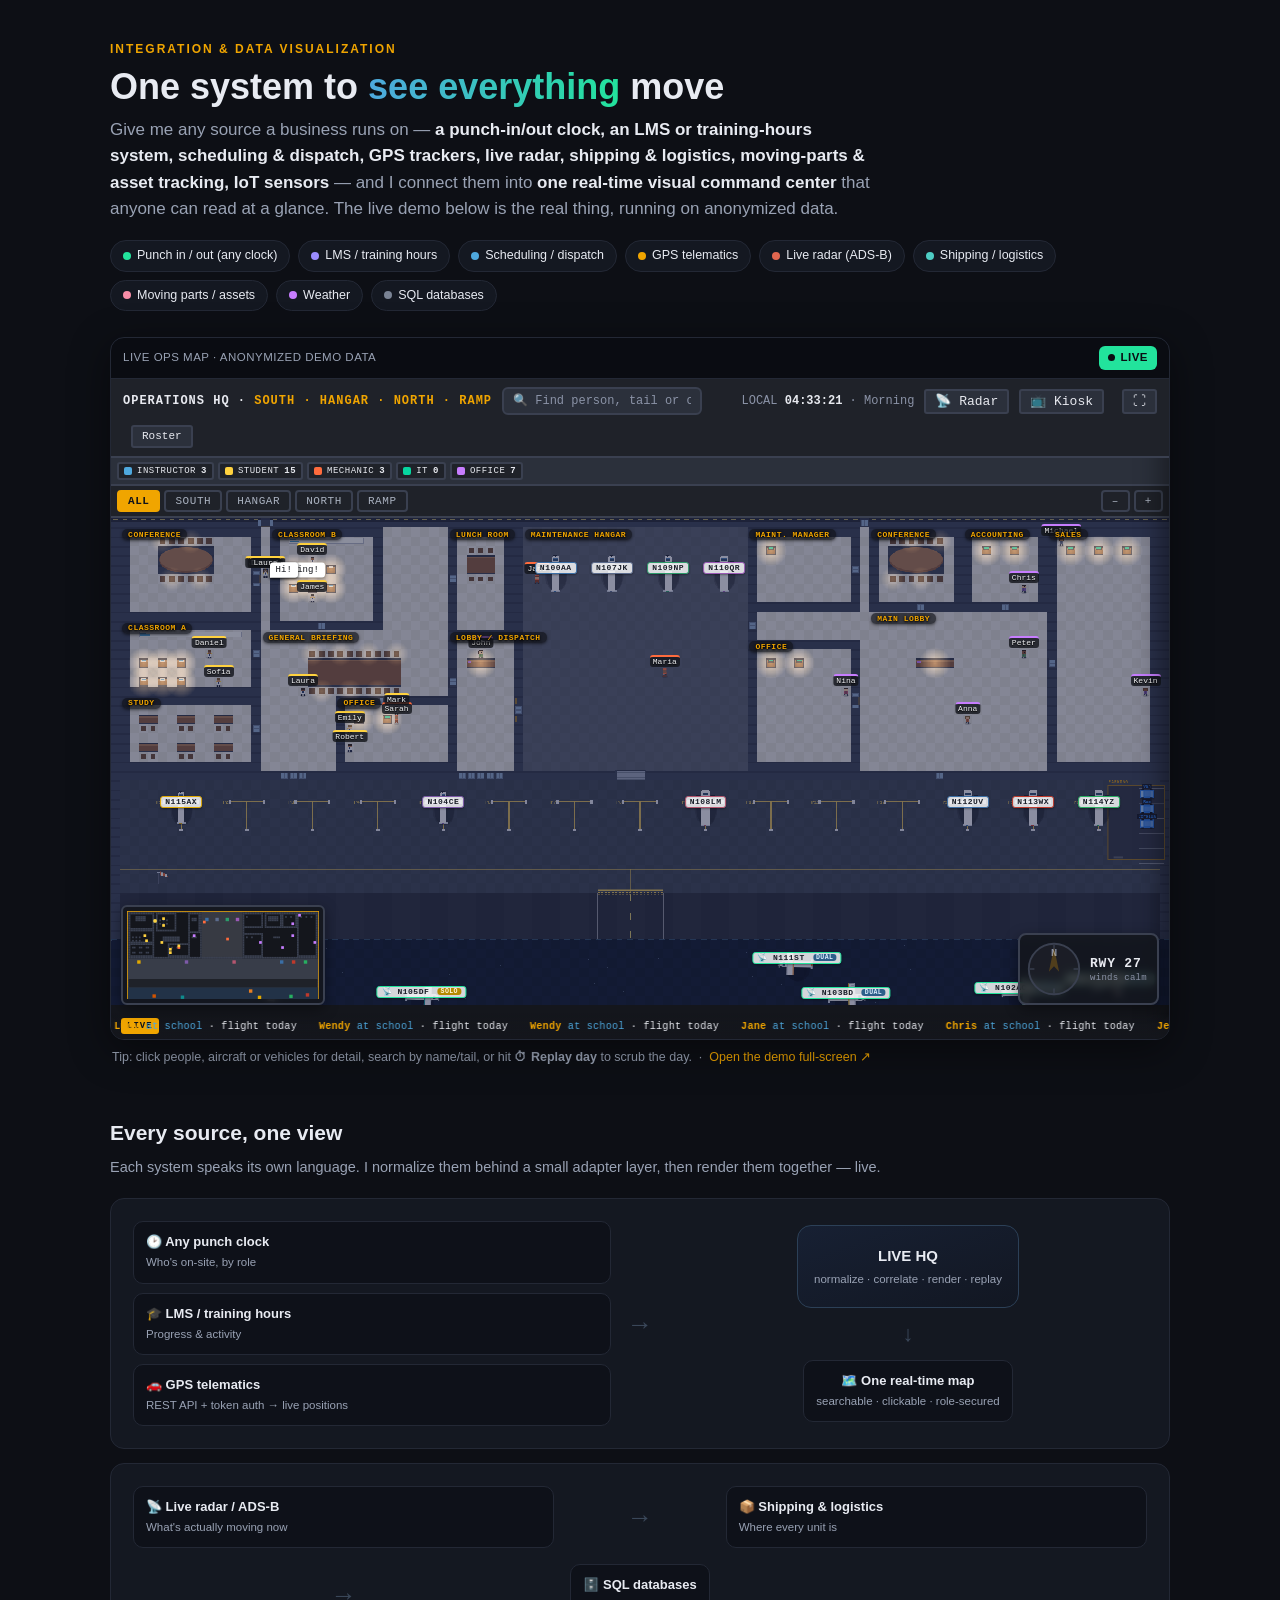
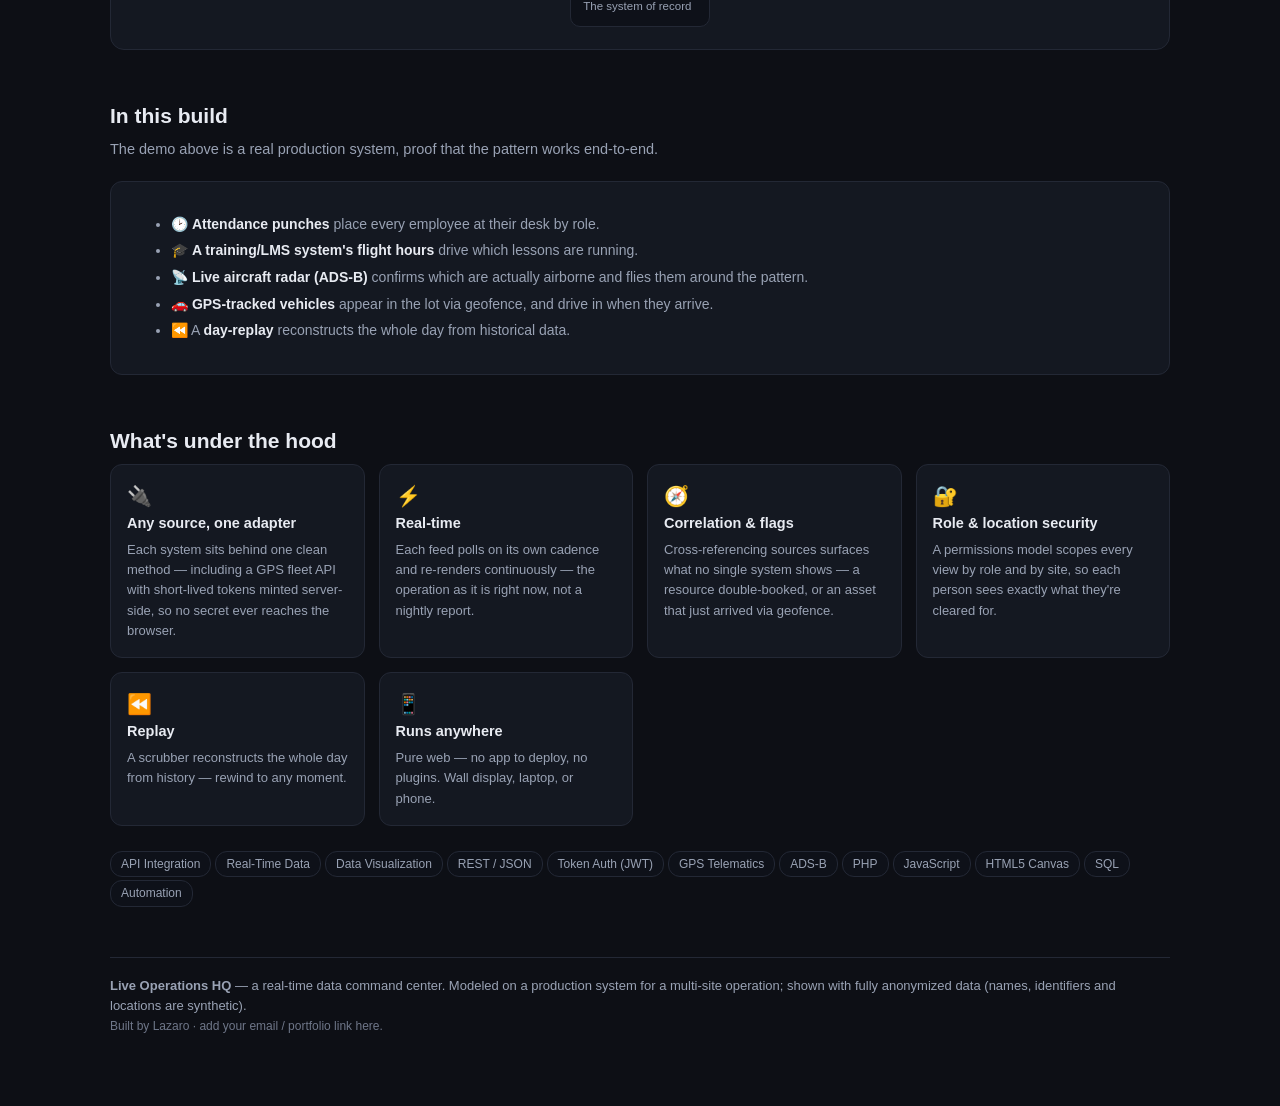
==== index.html @ eca9f8f6 "Add files via upload" ====
<!DOCTYPE html>
<html lang="en">
<head>
<meta charset="UTF-8">
<meta name="viewport" content="width=device-width, initial-scale=1.0">
<title>Live Operations HQ — Real-Time Data Command Center</title>
<style>
  :root{ --bg:#0d0f15; --panel:#141821; --line:#232835; --ink:#e8ebf2; --dim:#99a2b4; --accent:#f0a500;
    --c-ins:#4ea8de; --c-stu:#f0a500; --c-off:#c77dff; --c-mec:#e0664f; --c-fd:#22e39c; }
  *{box-sizing:border-box} html,body{margin:0}
  body{background:var(--bg);color:var(--ink);font-family:-apple-system,BlinkMacSystemFont,"Segoe UI",Roboto,Helvetica,sans-serif;line-height:1.55;}
  .wrap{max-width:1100px;margin:0 auto;padding:40px 20px 70px;}
  .eyebrow{letter-spacing:2px;text-transform:uppercase;color:var(--accent);font-size:12px;font-weight:700;}
  h1{font-size:36px;line-height:1.12;margin:8px 0 10px;}
  h1 .g{background:linear-gradient(90deg,#4ea8de,#22e39c);-webkit-background-clip:text;background-clip:text;color:transparent;}
  .lede{font-size:17px;color:var(--dim);max-width:760px;margin:0 0 18px;}
  .lede b{color:var(--ink);}
  .srcrow{display:flex;flex-wrap:wrap;gap:8px;margin:14px 0 26px;}
  .src{display:inline-flex;align-items:center;gap:6px;background:var(--panel);border:1px solid var(--line);border-radius:20px;padding:5px 12px;font-size:12.5px;}
  .src .d{width:8px;height:8px;border-radius:50%;}
  .stagewrap{position:relative;border:1px solid var(--line);border-radius:14px;overflow:hidden;box-shadow:0 10px 40px rgba(0,0,0,.45);background:#0a0c12;}
  .stage-bar{display:flex;justify-content:space-between;align-items:center;padding:8px 12px;border-bottom:1px solid var(--line);font-size:11.5px;color:var(--dim);letter-spacing:.5px;}
  .stage-live{font-weight:700;color:#0a0c12;background:var(--c-fd);padding:3px 9px;border-radius:6px;display:flex;align-items:center;gap:5px;}
  .stage-live .dot{width:7px;height:7px;border-radius:50%;background:#0a0c12;animation:bl 1.4s infinite;}
  @keyframes bl{0%,100%{opacity:1}50%{opacity:.25}}
  iframe.demo{display:block;width:100%;height:660px;border:0;background:#0a0c12;}
  .openlink{font-size:12.5px;color:var(--dim);margin:8px 2px 0;}
  .openlink a{color:var(--accent);text-decoration:none;}
  h2{font-size:21px;margin:50px 0 6px;}
  .sub{color:var(--dim);margin:0 0 20px;font-size:14.5px;}
  .flow{display:grid;grid-template-columns:1fr auto 1fr;gap:16px;align-items:center;background:var(--panel);border:1px solid var(--line);border-radius:14px;padding:22px;}
  .flow-col{display:flex;flex-direction:column;gap:9px;}
  .node{background:#0e1119;border:1px solid var(--line);border-radius:10px;padding:10px 12px;font-size:13px;}
  .node b{display:block;} .node small{color:var(--dim);font-size:11.5px;}
  .hub{background:linear-gradient(160deg,#172033,#121722);border:1px solid #2c4057;border-radius:14px;padding:18px 16px;text-align:center;min-width:150px;}
  .hub .big{font-size:15px;font-weight:800;} .hub .sm{font-size:11.5px;color:var(--dim);margin-top:3px;}
  .arrow{font-size:26px;color:#3a4759;text-align:center;}
  .cards{display:grid;grid-template-columns:repeat(auto-fit,minmax(235px,1fr));gap:14px;}
  .card{background:var(--panel);border:1px solid var(--line);border-radius:12px;padding:16px;}
  .card h3{margin:0 0 6px;font-size:14.5px;} .card p{margin:0;font-size:13px;color:var(--dim);} .card .ic{font-size:20px;}
  .proof{background:var(--panel);border:1px solid var(--line);border-radius:12px;padding:18px 20px;font-size:14px;}
  .proof li{margin:5px 0;color:var(--dim);} .proof b{color:var(--ink);}
  .pill{display:inline-block;background:#0e1119;border:1px solid var(--line);border-radius:12px;padding:3px 10px;font-size:12px;color:var(--dim);margin:3px 4px 0 0;}
  footer{margin-top:50px;border-top:1px solid var(--line);padding-top:18px;color:var(--dim);font-size:13px;}
  .note{font-size:12px;color:#6f7789;margin-top:8px;}
  @media(max-width:640px){ h1{font-size:27px} .flow{grid-template-columns:1fr;text-align:center} .arrow{transform:rotate(90deg)} iframe.demo{height:460px} }
</style>
</head>
<body>
<div class="wrap">

  <div class="eyebrow">Integration &amp; Data Visualization</div>
  <h1>One system to <span class="g">see everything</span> move</h1>
  <p class="lede">Give me any source a business runs on — <b>a punch-in/out clock, an LMS or training-hours system, scheduling &amp; dispatch, GPS trackers, live radar, shipping &amp; logistics, moving-parts &amp; asset tracking, IoT sensors</b> — and I connect them into <b>one real-time visual command center</b> that anyone can read at a glance. The live demo below is the real thing, running on anonymized data.</p>

  <div class="srcrow">
    <span class="src"><span class="d" style="background:var(--c-fd)"></span>Punch in / out (any clock)</span>
    <span class="src"><span class="d" style="background:#9b8cff"></span>LMS / training hours</span>
    <span class="src"><span class="d" style="background:var(--c-ins)"></span>Scheduling / dispatch</span>
    <span class="src"><span class="d" style="background:var(--c-stu)"></span>GPS telematics</span>
    <span class="src"><span class="d" style="background:#e0664f"></span>Live radar (ADS-B)</span>
    <span class="src"><span class="d" style="background:#4ecdc4"></span>Shipping / logistics</span>
    <span class="src"><span class="d" style="background:#f78da7"></span>Moving parts / assets</span>
    <span class="src"><span class="d" style="background:#c77dff"></span>Weather</span>
    <span class="src"><span class="d" style="background:#7a8394"></span>SQL databases</span>
  </div>

  <div class="stagewrap">
    <div class="stage-bar"><span>LIVE OPS MAP · ANONYMIZED DEMO DATA</span><span class="stage-live"><span class="dot"></span>LIVE</span></div>
    <iframe class="demo" src="presentation.html" title="Live Operations HQ demo" loading="lazy"></iframe>
  </div>
  <p class="openlink">Tip: click people, aircraft or vehicles for detail, search by name/tail, or hit <b>⏱ Replay day</b> to scrub the day. &nbsp;·&nbsp; <a href="presentation.html" target="_blank">Open the demo full-screen ↗</a></p>

  <h2>Every source, one view</h2>
  <p class="sub">Each system speaks its own language. I normalize them behind a small adapter layer, then render them together — live.</p>
  <div class="flow">
    <div class="flow-col">
      <div class="node"><b>🕑 Any punch clock</b><small>Who's on-site, by role</small></div>
      <div class="node"><b>🎓 LMS / training hours</b><small>Progress &amp; activity</small></div>
      <div class="node"><b>🚗 GPS telematics</b><small>REST API + token auth → live positions</small></div>
    </div>
    <div class="arrow">→</div>
    <div class="flow-col" style="align-items:center;">
      <div class="hub"><div class="big">LIVE HQ</div><div class="sm">normalize · correlate · render · replay</div></div>
      <div class="arrow" style="font-size:22px;">↓</div>
      <div class="node" style="text-align:center;"><b>🗺️ One real-time map</b><small>searchable · clickable · role-secured</small></div>
    </div>
  </div>
  <div class="flow" style="margin-top:14px;">
    <div class="flow-col"><div class="node"><b>📡 Live radar / ADS-B</b><small>What's actually moving now</small></div></div>
    <div class="arrow">→</div>
    <div class="flow-col"><div class="node"><b>📦 Shipping &amp; logistics</b><small>Where every unit is</small></div></div>
    <div class="arrow">→</div>
    <div class="flow-col"><div class="node"><b>🗄️ SQL databases</b><small>The system of record</small></div></div>
  </div>

  <h2>In this build</h2>
  <p class="sub">The demo above is a real production system, proof that the pattern works end-to-end.</p>
  <div class="proof">
    <ul>
      <li>🕑 <b>Attendance punches</b> place every employee at their desk by role.</li>
      <li>🎓 <b>A training/LMS system's flight hours</b> drive which lessons are running.</li>
      <li>📡 <b>Live aircraft radar (ADS-B)</b> confirms which are actually airborne and flies them around the pattern.</li>
      <li>🚗 <b>GPS-tracked vehicles</b> appear in the lot via geofence, and drive in when they arrive.</li>
      <li>⏪ A <b>day-replay</b> reconstructs the whole day from historical data.</li>
    </ul>
  </div>

  <h2>What's under the hood</h2>
  <div class="cards">
    <div class="card"><div class="ic">🔌</div><h3>Any source, one adapter</h3><p>Each system sits behind one clean method — including a GPS fleet API with short-lived tokens minted server-side, so no secret ever reaches the browser.</p></div>
    <div class="card"><div class="ic">⚡</div><h3>Real-time</h3><p>Each feed polls on its own cadence and re-renders continuously — the operation as it is right now, not a nightly report.</p></div>
    <div class="card"><div class="ic">🧭</div><h3>Correlation &amp; flags</h3><p>Cross-referencing sources surfaces what no single system shows — a resource double-booked, or an asset that just arrived via geofence.</p></div>
    <div class="card"><div class="ic">🔐</div><h3>Role &amp; location security</h3><p>A permissions model scopes every view by role and by site, so each person sees exactly what they're cleared for.</p></div>
    <div class="card"><div class="ic">⏪</div><h3>Replay</h3><p>A scrubber reconstructs the whole day from history — rewind to any moment.</p></div>
    <div class="card"><div class="ic">📱</div><h3>Runs anywhere</h3><p>Pure web — no app to deploy, no plugins. Wall display, laptop, or phone.</p></div>
  </div>

  <div style="margin-top:22px">
    <span class="pill">API Integration</span><span class="pill">Real-Time Data</span><span class="pill">Data Visualization</span><span class="pill">REST / JSON</span><span class="pill">Token Auth (JWT)</span><span class="pill">GPS Telematics</span><span class="pill">ADS-B</span><span class="pill">PHP</span><span class="pill">JavaScript</span><span class="pill">HTML5 Canvas</span><span class="pill">SQL</span><span class="pill">Automation</span>
  </div>

  <footer>
    <b>Live Operations HQ</b> — a real-time data command center. Modeled on a production system for a multi-site operation; shown with fully anonymized data (names, identifiers and locations are synthetic).<br>
    <span class="note">Built by Lazaro · add your email / portfolio link here.</span>
  </footer>
</div>
</body>
</html>
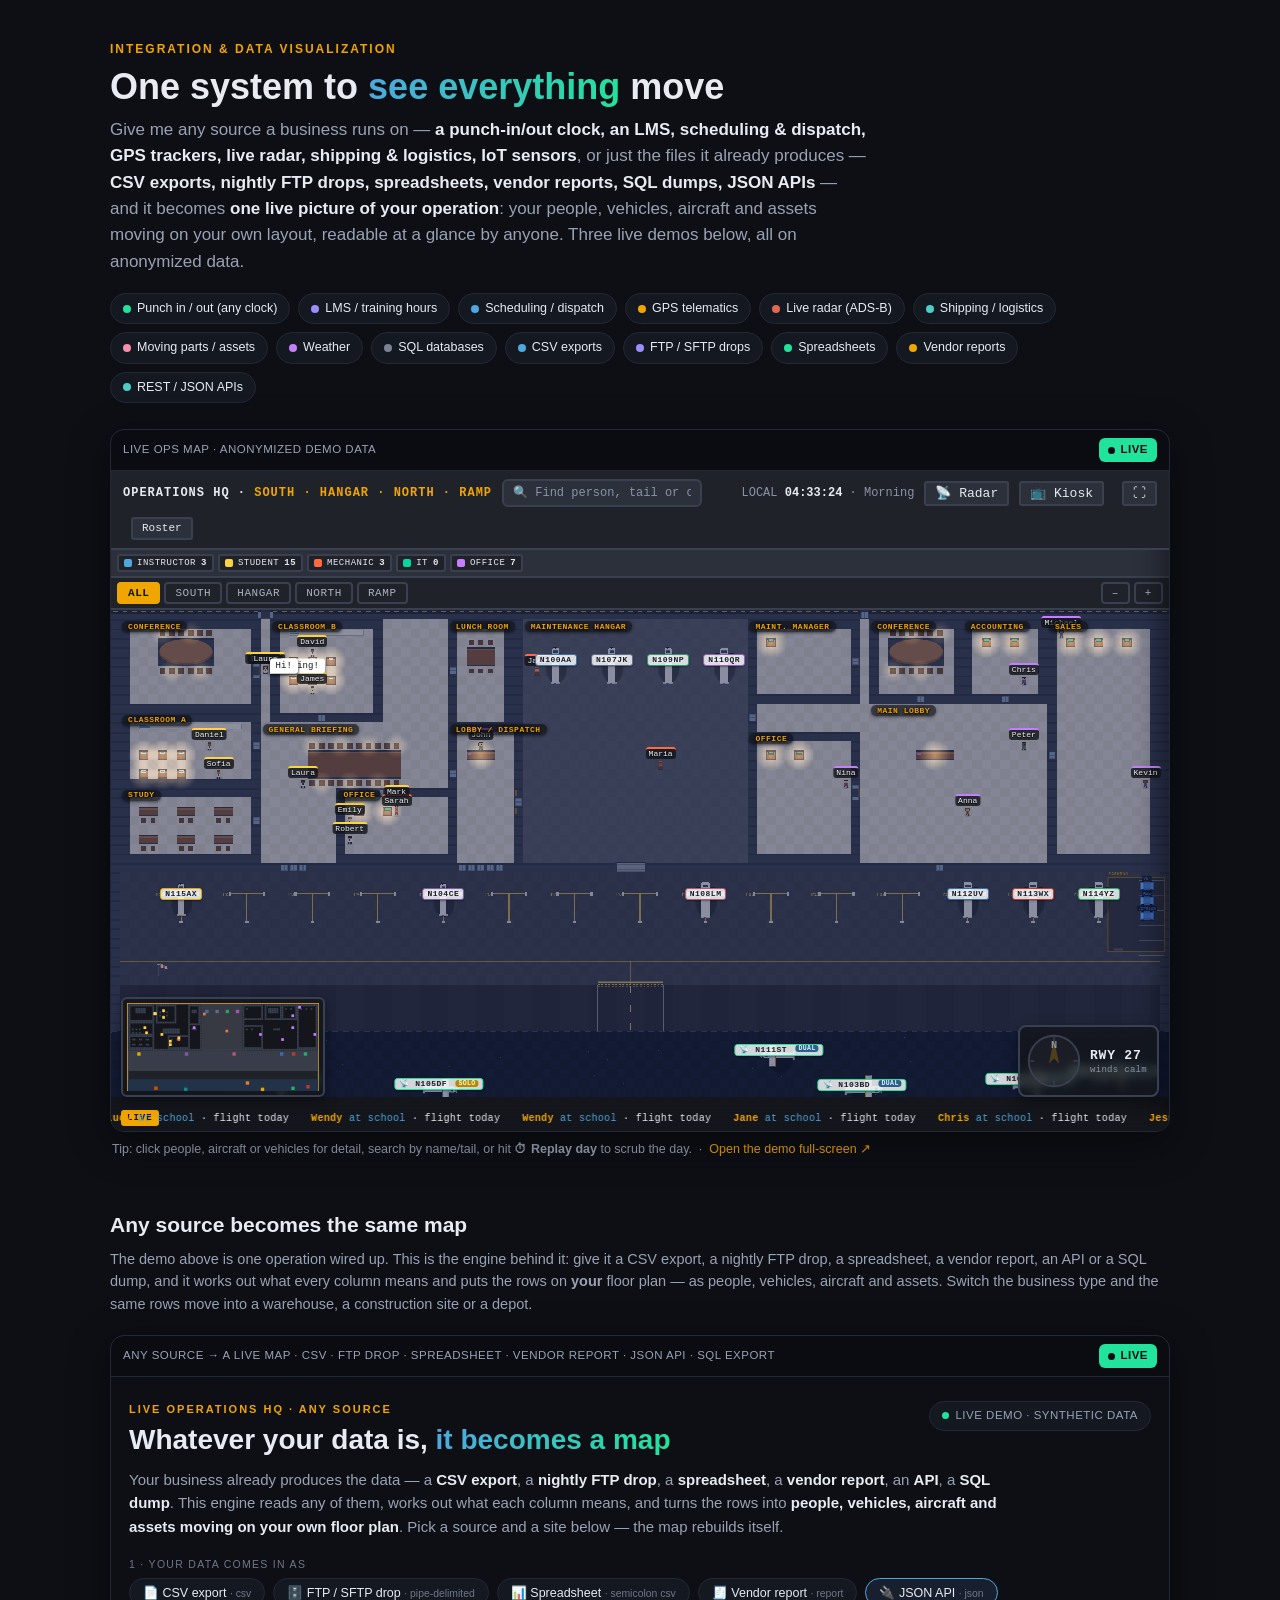
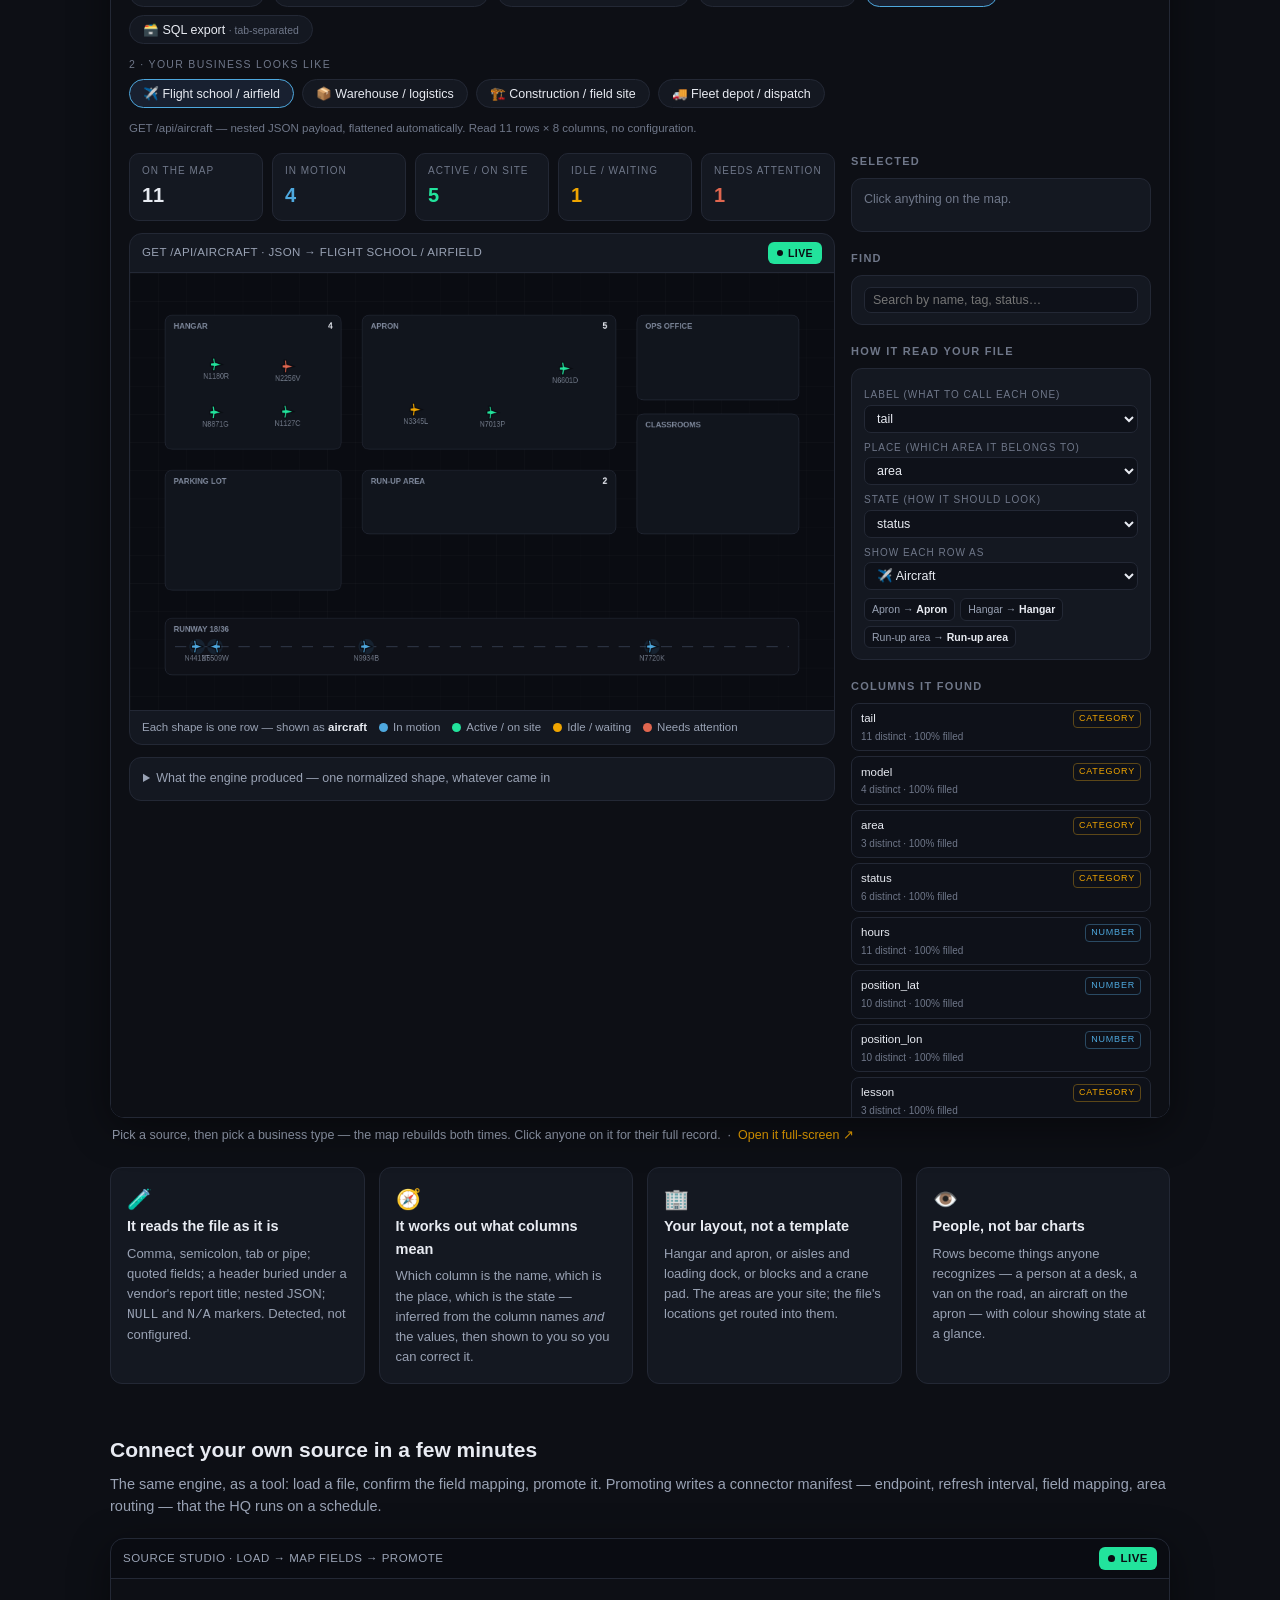
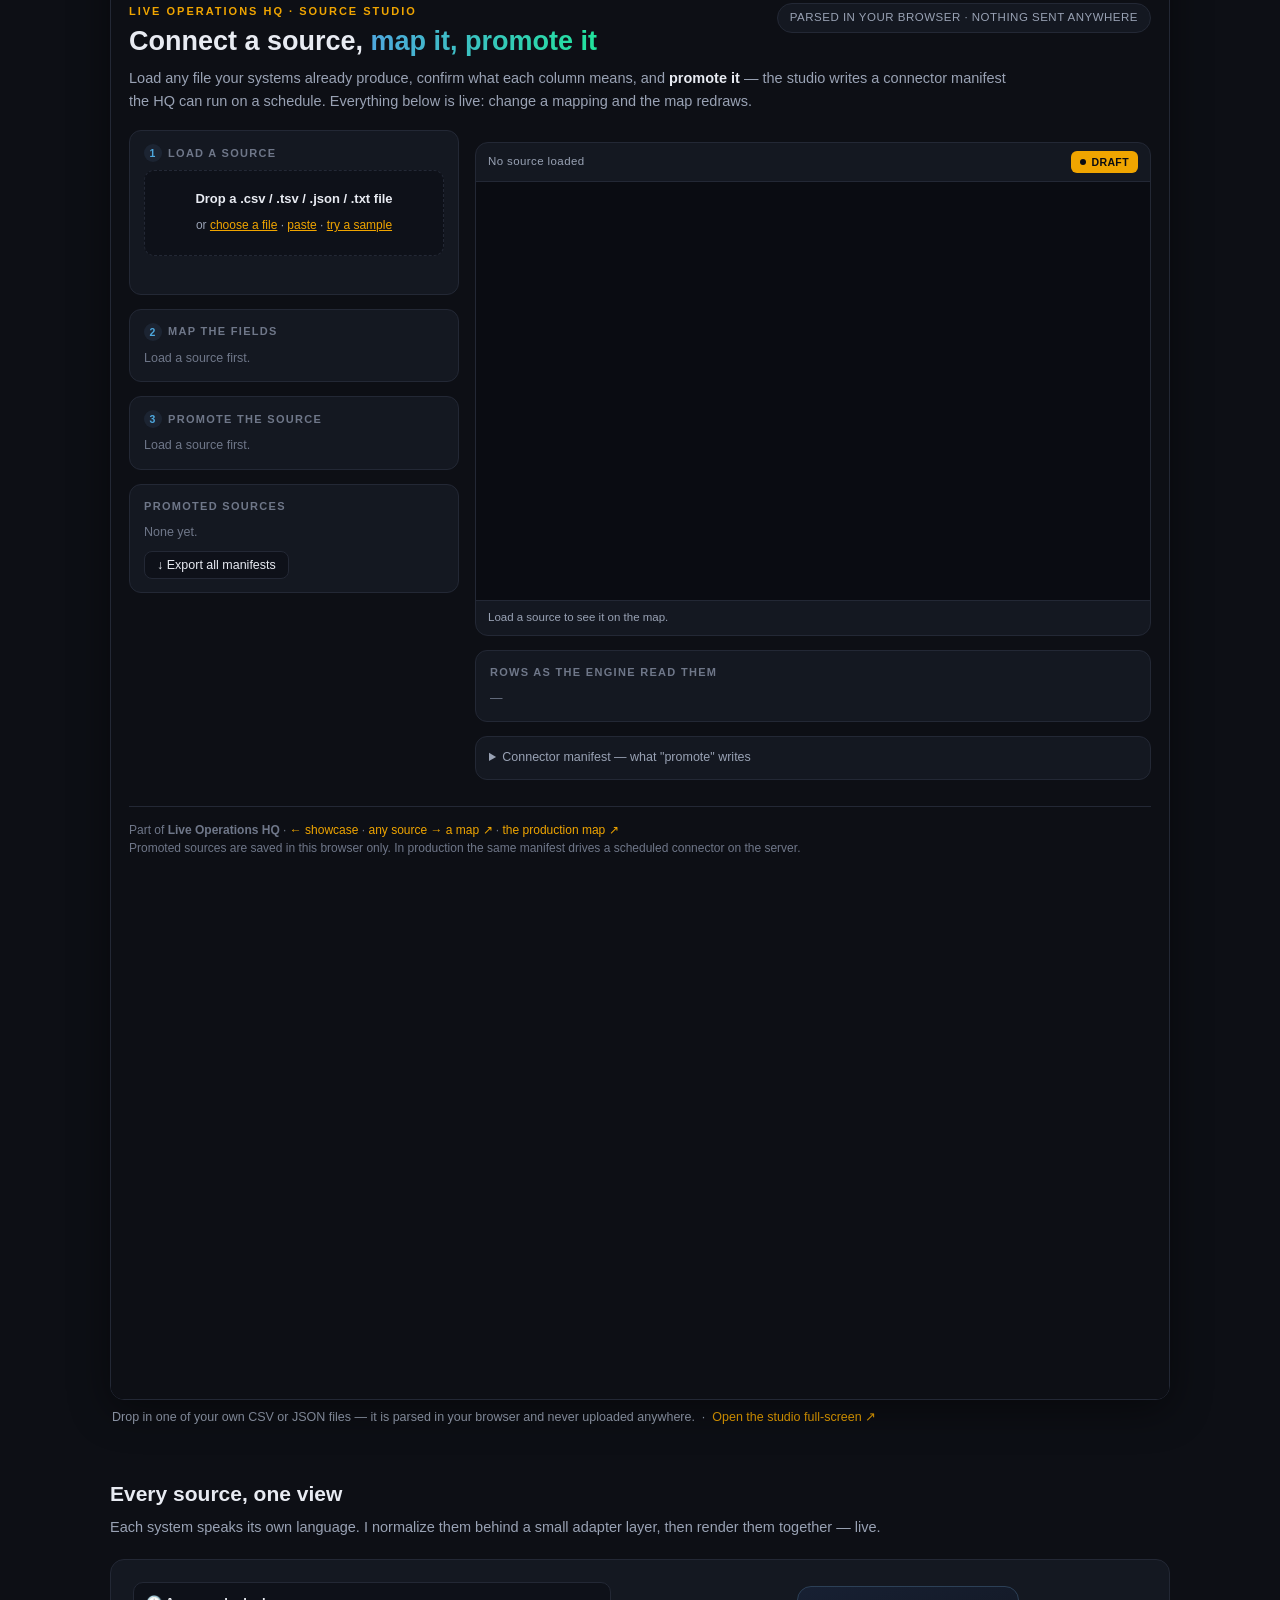
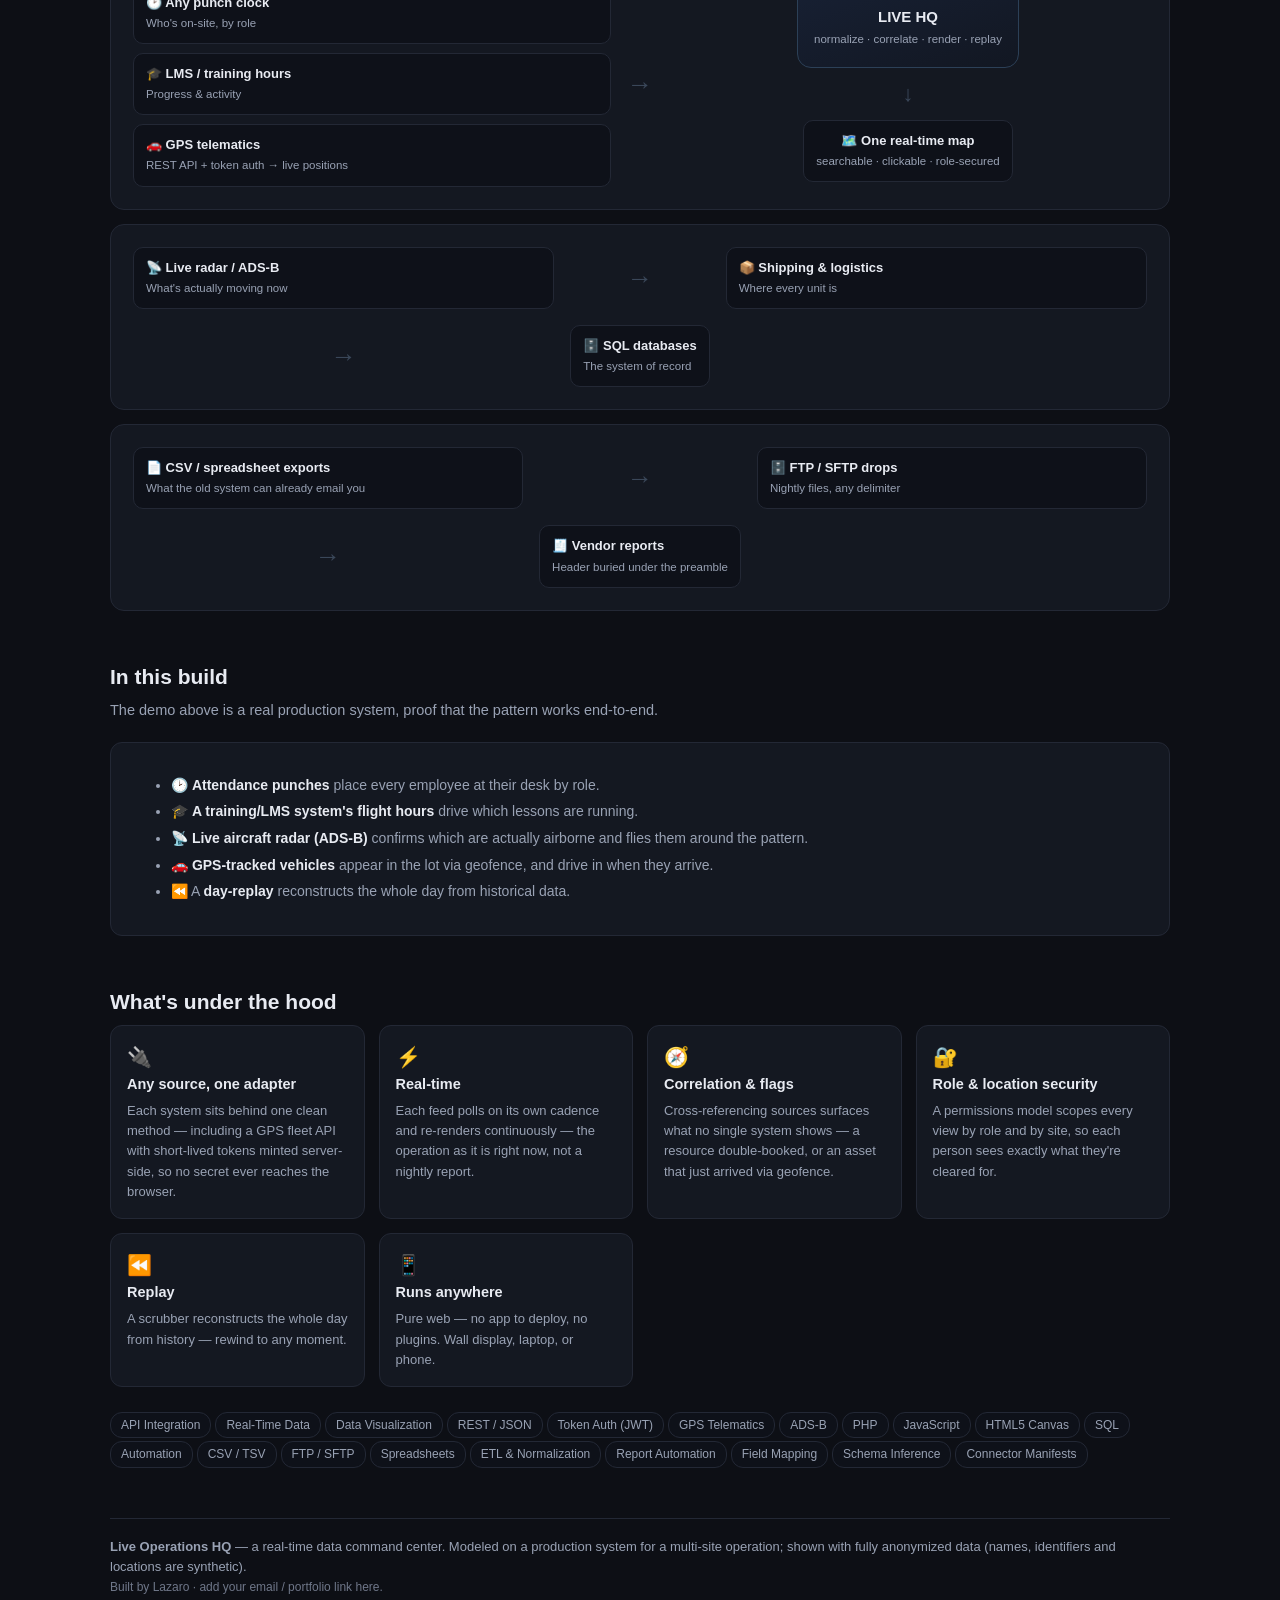
==== commit 16242cc6: "Add any-source → live map engine, demo and Source Studio The showcase could only prove the live-feed" ====
--- a/index.html
+++ b/index.html
@@ -4,6 +4,7 @@
 <meta charset="UTF-8">
 <meta name="viewport" content="width=device-width, initial-scale=1.0">
 <title>Live Operations HQ — Real-Time Data Command Center</title>
+<meta name="description" content="Any source a business runs on — live feeds, CSV exports, FTP drops, spreadsheets, vendor reports, SQL dumps, JSON APIs — normalized into one real-time visual command center.">
 <style>
   :root{ --bg:#0d0f15; --panel:#141821; --line:#232835; --ink:#e8ebf2; --dim:#99a2b4; --accent:#f0a500;
     --c-ins:#4ea8de; --c-stu:#f0a500; --c-off:#c77dff; --c-mec:#e0664f; --c-fd:#22e39c; }
@@ -51,7 +52,7 @@
 
   <div class="eyebrow">Integration &amp; Data Visualization</div>
   <h1>One system to <span class="g">see everything</span> move</h1>
-  <p class="lede">Give me any source a business runs on — <b>a punch-in/out clock, an LMS or training-hours system, scheduling &amp; dispatch, GPS trackers, live radar, shipping &amp; logistics, moving-parts &amp; asset tracking, IoT sensors</b> — and I connect them into <b>one real-time visual command center</b> that anyone can read at a glance. The live demo below is the real thing, running on anonymized data.</p>
+  <p class="lede">Give me any source a business runs on — <b>a punch-in/out clock, an LMS, scheduling &amp; dispatch, GPS trackers, live radar, shipping &amp; logistics, IoT sensors</b>, or just the files it already produces — <b>CSV exports, nightly FTP drops, spreadsheets, vendor reports, SQL dumps, JSON APIs</b> — and it becomes <b>one live picture of your operation</b>: your people, vehicles, aircraft and assets moving on your own layout, readable at a glance by anyone. Three live demos below, all on anonymized data.</p>
 
   <div class="srcrow">
     <span class="src"><span class="d" style="background:var(--c-fd)"></span>Punch in / out (any clock)</span>
@@ -63,6 +64,11 @@
     <span class="src"><span class="d" style="background:#f78da7"></span>Moving parts / assets</span>
     <span class="src"><span class="d" style="background:#c77dff"></span>Weather</span>
     <span class="src"><span class="d" style="background:#7a8394"></span>SQL databases</span>
+    <span class="src"><span class="d" style="background:var(--c-ins)"></span>CSV exports</span>
+    <span class="src"><span class="d" style="background:#9b8cff"></span>FTP / SFTP drops</span>
+    <span class="src"><span class="d" style="background:var(--c-fd)"></span>Spreadsheets</span>
+    <span class="src"><span class="d" style="background:var(--c-stu)"></span>Vendor reports</span>
+    <span class="src"><span class="d" style="background:#4ecdc4"></span>REST / JSON APIs</span>
   </div>
 
   <div class="stagewrap">
@@ -70,6 +76,31 @@
     <iframe class="demo" src="presentation.html" title="Live Operations HQ demo" loading="lazy"></iframe>
   </div>
   <p class="openlink">Tip: click people, aircraft or vehicles for detail, search by name/tail, or hit <b>⏱ Replay day</b> to scrub the day. &nbsp;·&nbsp; <a href="presentation.html" target="_blank">Open the demo full-screen ↗</a></p>
+
+  <h2>Any source becomes the same map</h2>
+  <p class="sub">The demo above is one operation wired up. This is the engine behind it: give it a CSV export, a nightly FTP drop, a spreadsheet, a vendor report, an API or a SQL dump, and it works out what every column means and puts the rows on <b>your</b> floor plan — as people, vehicles, aircraft and assets. Switch the business type and the same rows move into a warehouse, a construction site or a depot.</p>
+
+  <div class="stagewrap">
+    <div class="stage-bar"><span>ANY SOURCE → A LIVE MAP · CSV · FTP DROP · SPREADSHEET · VENDOR REPORT · JSON API · SQL EXPORT</span><span class="stage-live"><span class="dot"></span>LIVE</span></div>
+    <iframe class="demo" src="pipeline.html" title="Any source becomes a live map" loading="lazy" style="height:1340px;"></iframe>
+  </div>
+  <p class="openlink">Pick a source, then pick a business type — the map rebuilds both times. Click anyone on it for their full record. &nbsp;·&nbsp; <a href="pipeline.html" target="_blank">Open it full-screen ↗</a></p>
+
+  <div class="cards" style="margin-top:22px;">
+    <div class="card"><div class="ic">🧪</div><h3>It reads the file as it is</h3><p>Comma, semicolon, tab or pipe; quoted fields; a header buried under a vendor's report title; nested JSON; <code>NULL</code> and <code>N/A</code> markers. Detected, not configured.</p></div>
+    <div class="card"><div class="ic">🧭</div><h3>It works out what columns mean</h3><p>Which column is the name, which is the place, which is the state — inferred from the column names <i>and</i> the values, then shown to you so you can correct it.</p></div>
+    <div class="card"><div class="ic">🏢</div><h3>Your layout, not a template</h3><p>Hangar and apron, or aisles and loading dock, or blocks and a crane pad. The areas are your site; the file's locations get routed into them.</p></div>
+    <div class="card"><div class="ic">👁️</div><h3>People, not bar charts</h3><p>Rows become things anyone recognizes — a person at a desk, a van on the road, an aircraft on the apron — with colour showing state at a glance.</p></div>
+  </div>
+
+  <h2>Connect your own source in a few minutes</h2>
+  <p class="sub">The same engine, as a tool: load a file, confirm the field mapping, promote it. Promoting writes a connector manifest — endpoint, refresh interval, field mapping, area routing — that the HQ runs on a schedule.</p>
+
+  <div class="stagewrap">
+    <div class="stage-bar"><span>SOURCE STUDIO · LOAD → MAP FIELDS → PROMOTE</span><span class="stage-live"><span class="dot"></span>LIVE</span></div>
+    <iframe class="demo" src="studio.html" title="Source Studio — load, map fields, promote" loading="lazy" style="height:1420px;"></iframe>
+  </div>
+  <p class="openlink">Drop in one of your own CSV or JSON files — it is parsed in your browser and never uploaded anywhere. &nbsp;·&nbsp; <a href="studio.html" target="_blank">Open the studio full-screen ↗</a></p>
 
   <h2>Every source, one view</h2>
   <p class="sub">Each system speaks its own language. I normalize them behind a small adapter layer, then render them together — live.</p>
@@ -92,6 +123,13 @@
     <div class="flow-col"><div class="node"><b>📦 Shipping &amp; logistics</b><small>Where every unit is</small></div></div>
     <div class="arrow">→</div>
     <div class="flow-col"><div class="node"><b>🗄️ SQL databases</b><small>The system of record</small></div></div>
+  </div>
+  <div class="flow" style="margin-top:14px;">
+    <div class="flow-col"><div class="node"><b>📄 CSV / spreadsheet exports</b><small>What the old system can already email you</small></div></div>
+    <div class="arrow">→</div>
+    <div class="flow-col"><div class="node"><b>🗄️ FTP / SFTP drops</b><small>Nightly files, any delimiter</small></div></div>
+    <div class="arrow">→</div>
+    <div class="flow-col"><div class="node"><b>🧾 Vendor reports</b><small>Header buried under the preamble</small></div></div>
   </div>
 
   <h2>In this build</h2>
@@ -117,7 +155,7 @@
   </div>
 
   <div style="margin-top:22px">
-    <span class="pill">API Integration</span><span class="pill">Real-Time Data</span><span class="pill">Data Visualization</span><span class="pill">REST / JSON</span><span class="pill">Token Auth (JWT)</span><span class="pill">GPS Telematics</span><span class="pill">ADS-B</span><span class="pill">PHP</span><span class="pill">JavaScript</span><span class="pill">HTML5 Canvas</span><span class="pill">SQL</span><span class="pill">Automation</span>
+    <span class="pill">API Integration</span><span class="pill">Real-Time Data</span><span class="pill">Data Visualization</span><span class="pill">REST / JSON</span><span class="pill">Token Auth (JWT)</span><span class="pill">GPS Telematics</span><span class="pill">ADS-B</span><span class="pill">PHP</span><span class="pill">JavaScript</span><span class="pill">HTML5 Canvas</span><span class="pill">SQL</span><span class="pill">Automation</span><span class="pill">CSV / TSV</span><span class="pill">FTP / SFTP</span><span class="pill">Spreadsheets</span><span class="pill">ETL &amp; Normalization</span><span class="pill">Report Automation</span><span class="pill">Field Mapping</span><span class="pill">Schema Inference</span><span class="pill">Connector Manifests</span>
   </div>
 
   <footer>
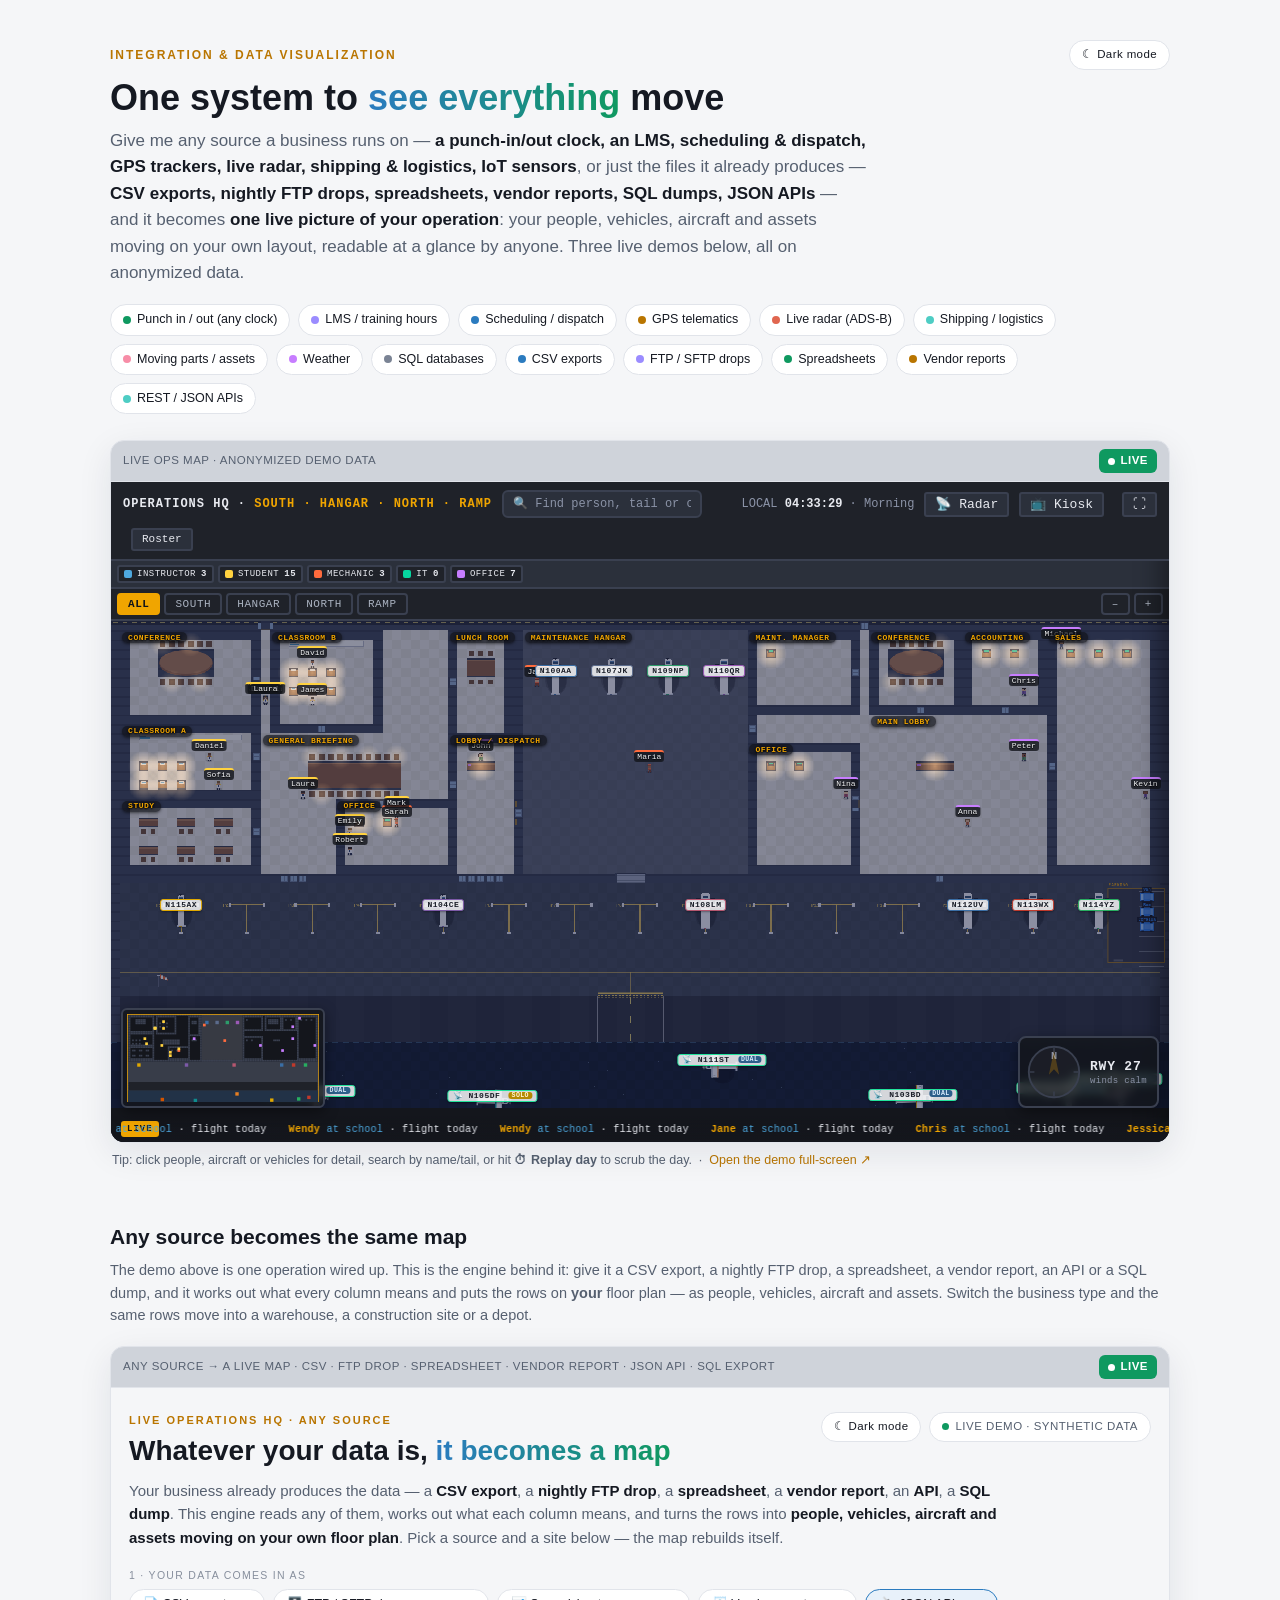
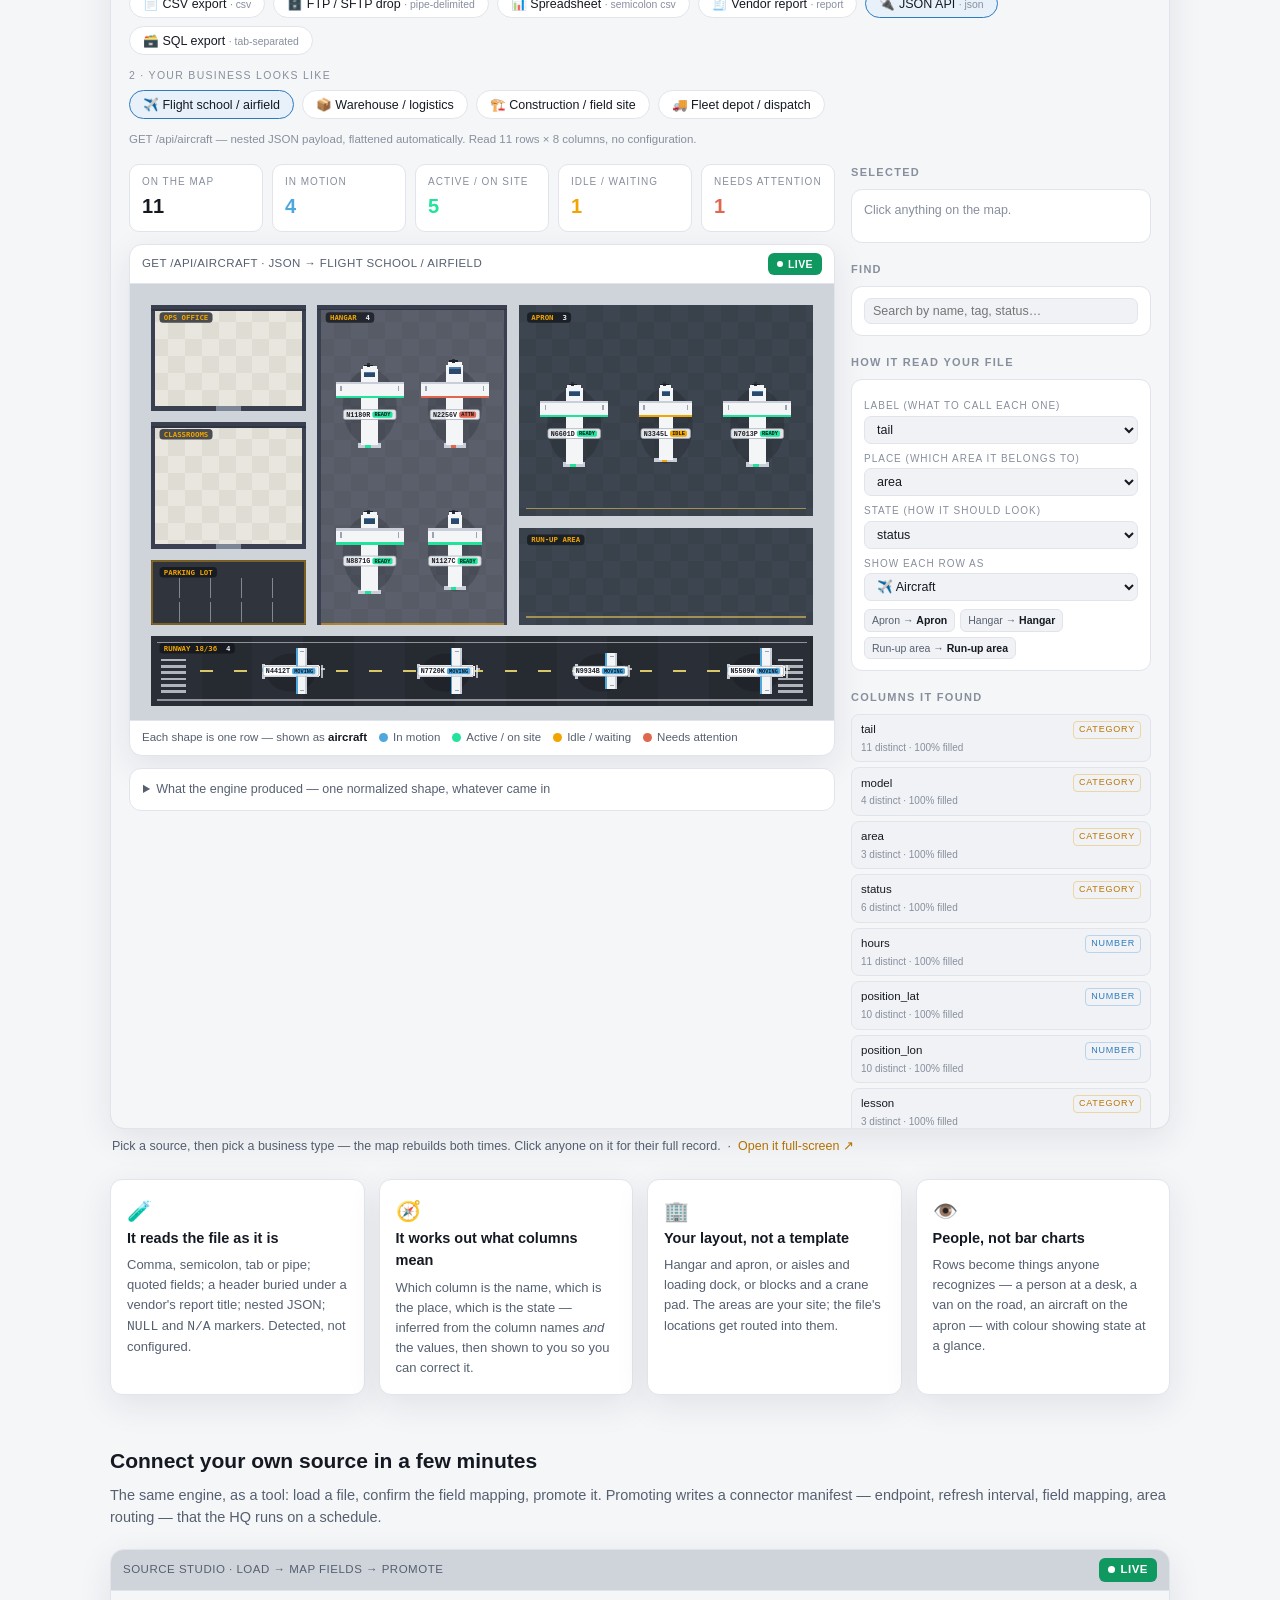
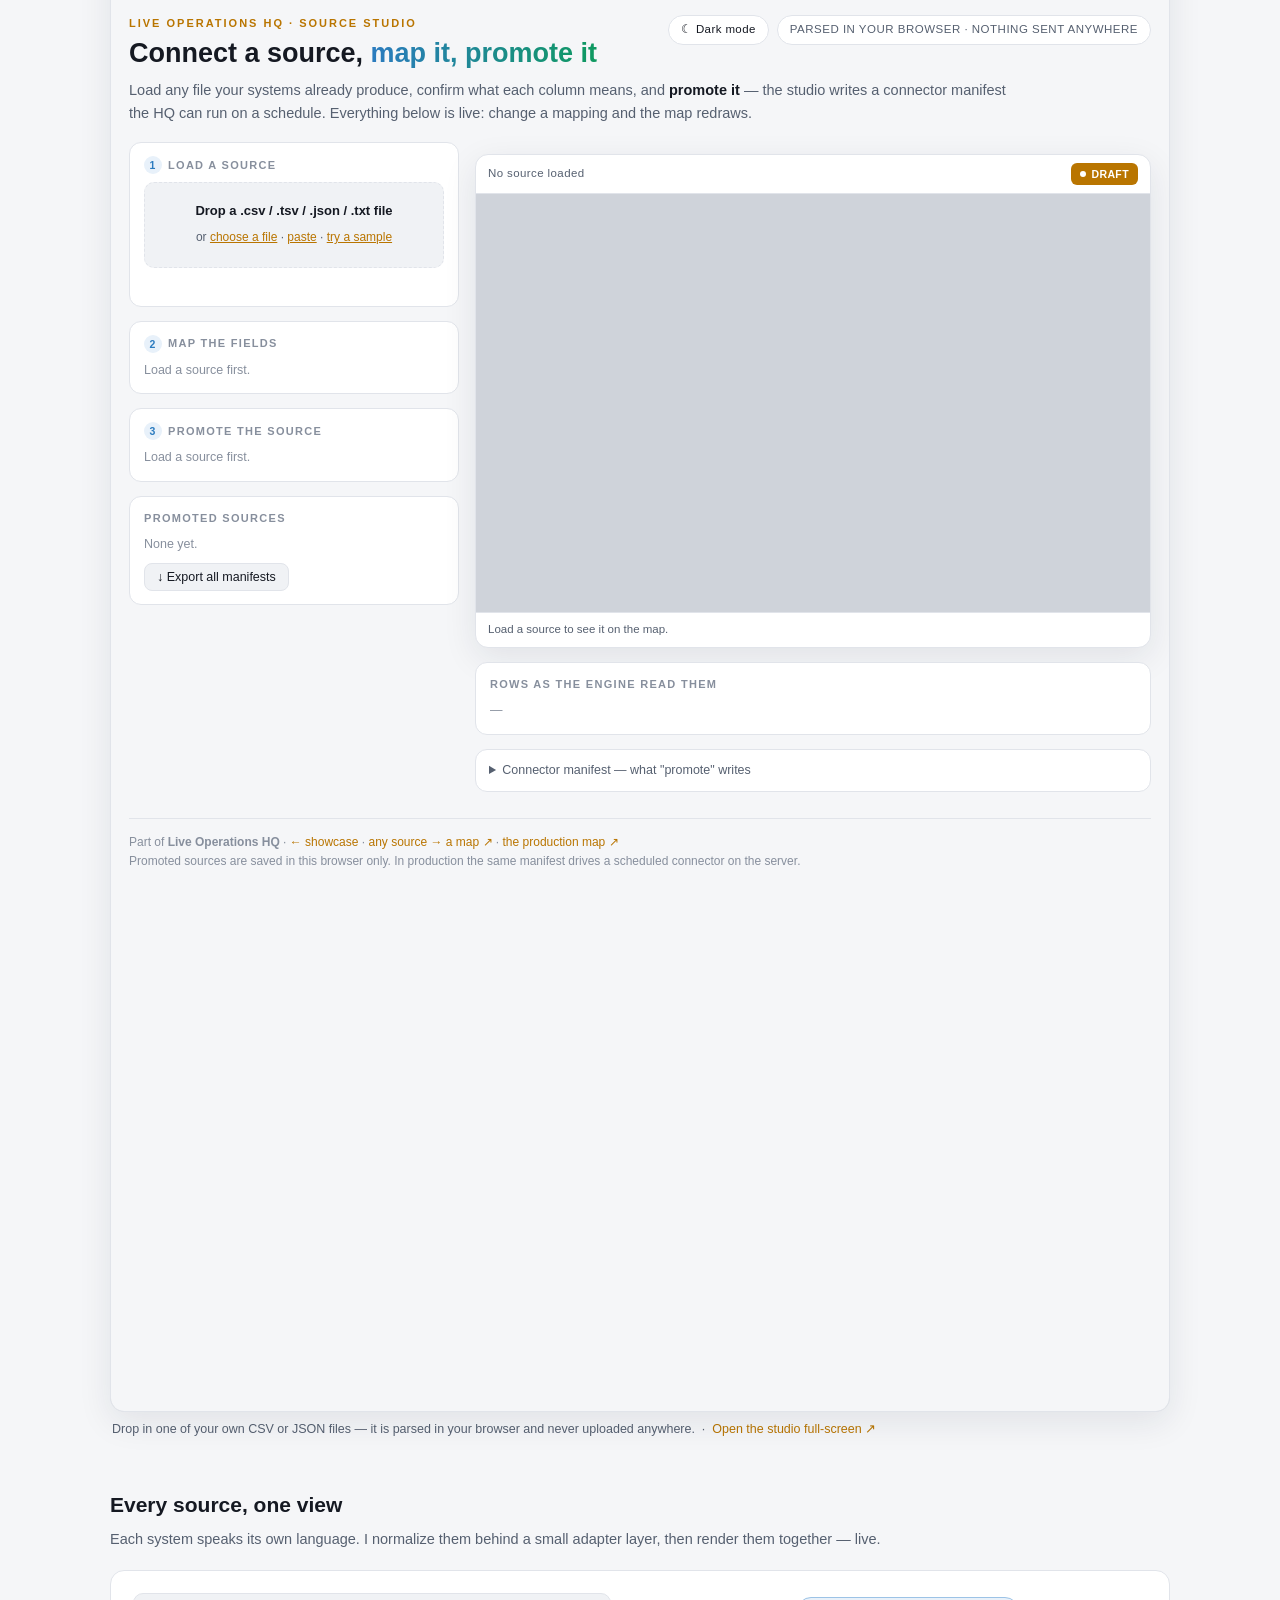
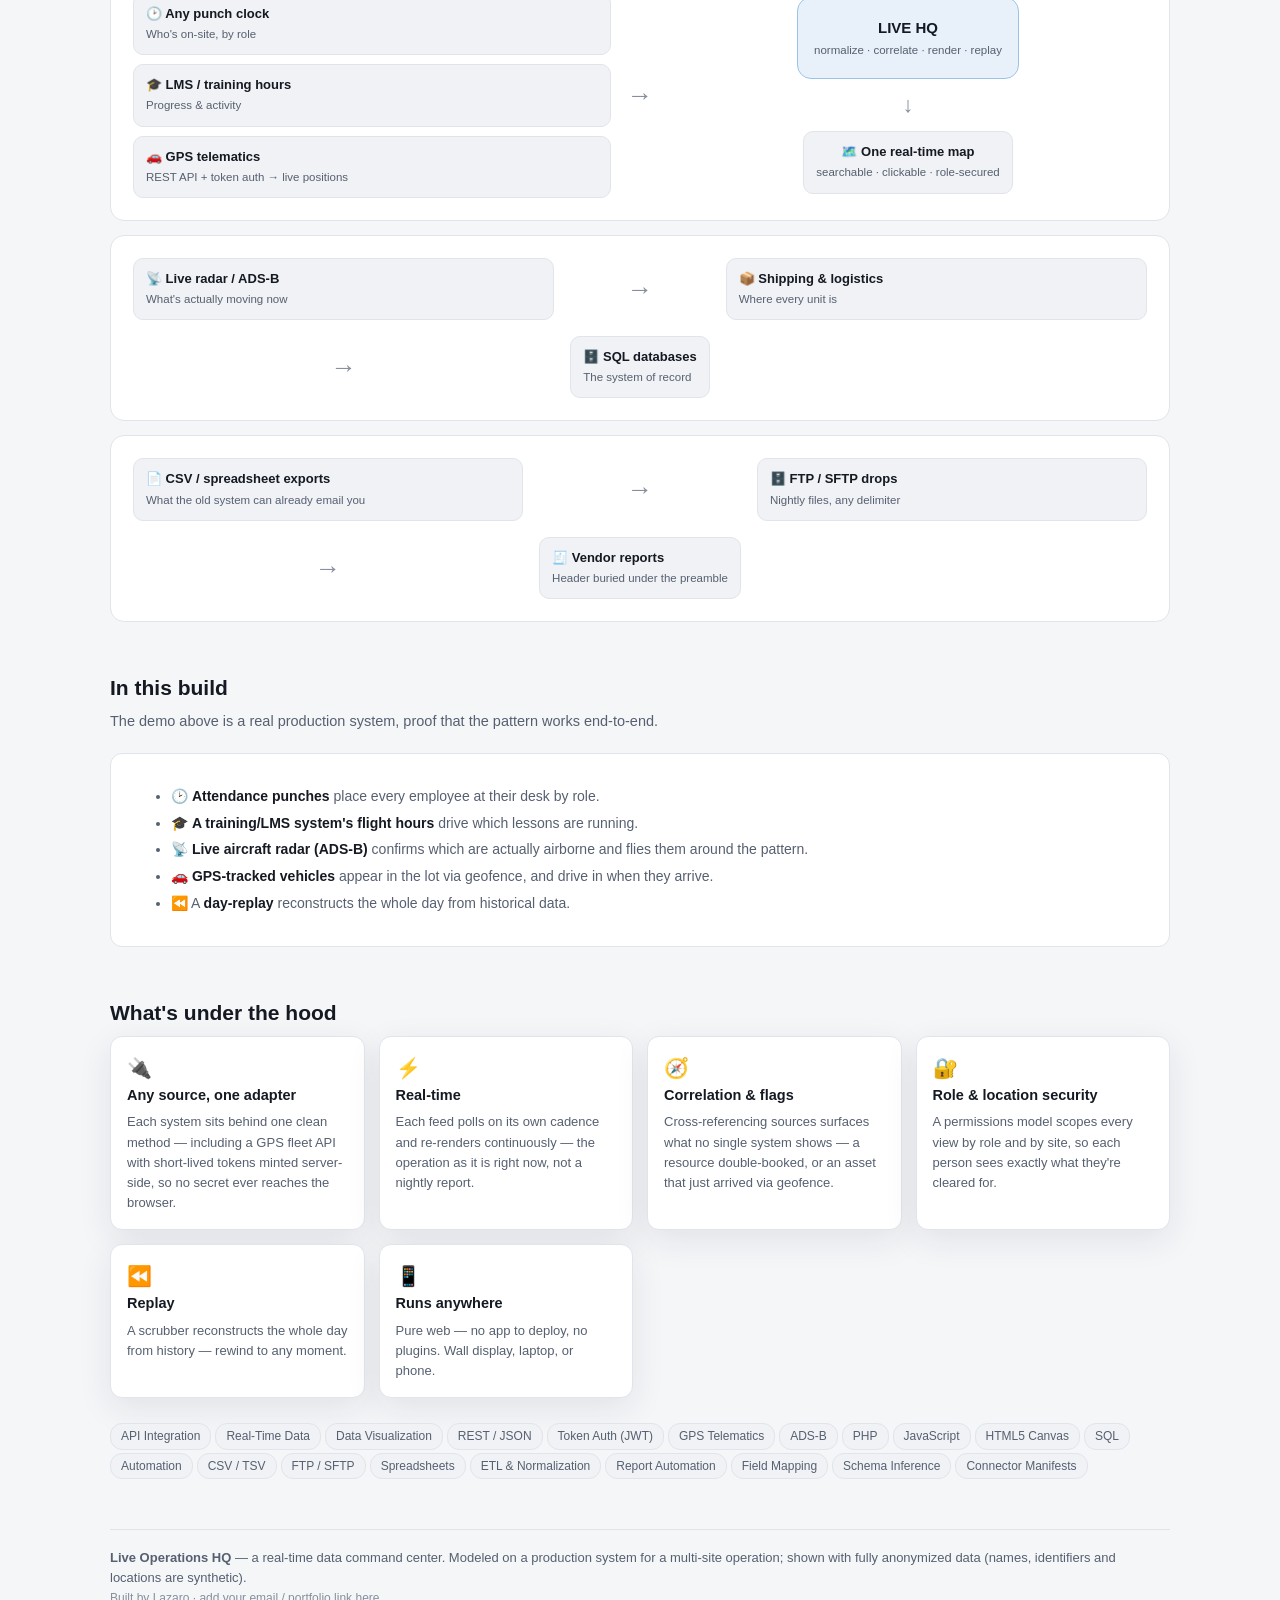
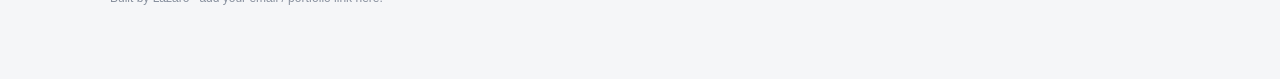
==== commit 69d80941: "Use the production map's pixel art, add light mode and trucks The any-source map drew its own vector" ====
--- a/index.html
+++ b/index.html
@@ -5,52 +5,56 @@
 <meta name="viewport" content="width=device-width, initial-scale=1.0">
 <title>Live Operations HQ — Real-Time Data Command Center</title>
 <meta name="description" content="Any source a business runs on — live feeds, CSV exports, FTP drops, spreadsheets, vendor reports, SQL dumps, JSON APIs — normalized into one real-time visual command center.">
+<link rel="stylesheet" href="theme.css">
+<script src="theme.js"></script>
 <style>
-  :root{ --bg:#0d0f15; --panel:#141821; --line:#232835; --ink:#e8ebf2; --dim:#99a2b4; --accent:#f0a500;
-    --c-ins:#4ea8de; --c-stu:#f0a500; --c-off:#c77dff; --c-mec:#e0664f; --c-fd:#22e39c; }
+  :root{ --c-ins:var(--blue); --c-stu:var(--accent); --c-off:var(--violet); --c-mec:var(--red); --c-fd:var(--green); }
   *{box-sizing:border-box} html,body{margin:0}
   body{background:var(--bg);color:var(--ink);font-family:-apple-system,BlinkMacSystemFont,"Segoe UI",Roboto,Helvetica,sans-serif;line-height:1.55;}
   .wrap{max-width:1100px;margin:0 auto;padding:40px 20px 70px;}
   .eyebrow{letter-spacing:2px;text-transform:uppercase;color:var(--accent);font-size:12px;font-weight:700;}
   h1{font-size:36px;line-height:1.12;margin:8px 0 10px;}
-  h1 .g{background:linear-gradient(90deg,#4ea8de,#22e39c);-webkit-background-clip:text;background-clip:text;color:transparent;}
+  h1 .g{background:linear-gradient(90deg,var(--blue),var(--green));-webkit-background-clip:text;background-clip:text;color:transparent;}
   .lede{font-size:17px;color:var(--dim);max-width:760px;margin:0 0 18px;}
   .lede b{color:var(--ink);}
   .srcrow{display:flex;flex-wrap:wrap;gap:8px;margin:14px 0 26px;}
   .src{display:inline-flex;align-items:center;gap:6px;background:var(--panel);border:1px solid var(--line);border-radius:20px;padding:5px 12px;font-size:12.5px;}
   .src .d{width:8px;height:8px;border-radius:50%;}
-  .stagewrap{position:relative;border:1px solid var(--line);border-radius:14px;overflow:hidden;box-shadow:0 10px 40px rgba(0,0,0,.45);background:#0a0c12;}
+  .stagewrap{position:relative;border:1px solid var(--line);border-radius:14px;overflow:hidden;box-shadow:var(--shadow);background:var(--map-bg);}
   .stage-bar{display:flex;justify-content:space-between;align-items:center;padding:8px 12px;border-bottom:1px solid var(--line);font-size:11.5px;color:var(--dim);letter-spacing:.5px;}
-  .stage-live{font-weight:700;color:#0a0c12;background:var(--c-fd);padding:3px 9px;border-radius:6px;display:flex;align-items:center;gap:5px;}
-  .stage-live .dot{width:7px;height:7px;border-radius:50%;background:#0a0c12;animation:bl 1.4s infinite;}
+  .stage-live{font-weight:700;color:var(--on-pill);background:var(--c-fd);padding:3px 9px;border-radius:6px;display:flex;align-items:center;gap:5px;}
+  .stage-live .dot{width:7px;height:7px;border-radius:50%;background:var(--on-pill);animation:bl 1.4s infinite;}
   @keyframes bl{0%,100%{opacity:1}50%{opacity:.25}}
-  iframe.demo{display:block;width:100%;height:660px;border:0;background:#0a0c12;}
+  iframe.demo{display:block;width:100%;height:660px;border:0;background:var(--map-bg);}
   .openlink{font-size:12.5px;color:var(--dim);margin:8px 2px 0;}
   .openlink a{color:var(--accent);text-decoration:none;}
   h2{font-size:21px;margin:50px 0 6px;}
   .sub{color:var(--dim);margin:0 0 20px;font-size:14.5px;}
   .flow{display:grid;grid-template-columns:1fr auto 1fr;gap:16px;align-items:center;background:var(--panel);border:1px solid var(--line);border-radius:14px;padding:22px;}
   .flow-col{display:flex;flex-direction:column;gap:9px;}
-  .node{background:#0e1119;border:1px solid var(--line);border-radius:10px;padding:10px 12px;font-size:13px;}
+  .node{background:var(--panel2);border:1px solid var(--line);border-radius:10px;padding:10px 12px;font-size:13px;}
   .node b{display:block;} .node small{color:var(--dim);font-size:11.5px;}
-  .hub{background:linear-gradient(160deg,#172033,#121722);border:1px solid #2c4057;border-radius:14px;padding:18px 16px;text-align:center;min-width:150px;}
+  .hub{background:var(--soft);border:1px solid var(--soft-line);border-radius:14px;padding:18px 16px;text-align:center;min-width:150px;}
   .hub .big{font-size:15px;font-weight:800;} .hub .sm{font-size:11.5px;color:var(--dim);margin-top:3px;}
-  .arrow{font-size:26px;color:#3a4759;text-align:center;}
+  .arrow{font-size:26px;color:var(--faint);text-align:center;}
   .cards{display:grid;grid-template-columns:repeat(auto-fit,minmax(235px,1fr));gap:14px;}
-  .card{background:var(--panel);border:1px solid var(--line);border-radius:12px;padding:16px;}
+  .card{background:var(--panel);border:1px solid var(--line);border-radius:12px;padding:16px;box-shadow:var(--shadow);}
   .card h3{margin:0 0 6px;font-size:14.5px;} .card p{margin:0;font-size:13px;color:var(--dim);} .card .ic{font-size:20px;}
   .proof{background:var(--panel);border:1px solid var(--line);border-radius:12px;padding:18px 20px;font-size:14px;}
   .proof li{margin:5px 0;color:var(--dim);} .proof b{color:var(--ink);}
-  .pill{display:inline-block;background:#0e1119;border:1px solid var(--line);border-radius:12px;padding:3px 10px;font-size:12px;color:var(--dim);margin:3px 4px 0 0;}
+  .pill{display:inline-block;background:var(--panel2);border:1px solid var(--line);border-radius:12px;padding:3px 10px;font-size:12px;color:var(--dim);margin:3px 4px 0 0;}
   footer{margin-top:50px;border-top:1px solid var(--line);padding-top:18px;color:var(--dim);font-size:13px;}
-  .note{font-size:12px;color:#6f7789;margin-top:8px;}
+  .note{font-size:12px;color:var(--faint);margin-top:8px;}
   @media(max-width:640px){ h1{font-size:27px} .flow{grid-template-columns:1fr;text-align:center} .arrow{transform:rotate(90deg)} iframe.demo{height:460px} }
 </style>
 </head>
 <body>
 <div class="wrap">
 
-  <div class="eyebrow">Integration &amp; Data Visualization</div>
+  <div style="display:flex;justify-content:space-between;align-items:center;gap:12px;flex-wrap:wrap;">
+    <div class="eyebrow">Integration &amp; Data Visualization</div>
+    <button class="themebtn" data-theme-toggle type="button">☾ Dark mode</button>
+  </div>
   <h1>One system to <span class="g">see everything</span> move</h1>
   <p class="lede">Give me any source a business runs on — <b>a punch-in/out clock, an LMS, scheduling &amp; dispatch, GPS trackers, live radar, shipping &amp; logistics, IoT sensors</b>, or just the files it already produces — <b>CSV exports, nightly FTP drops, spreadsheets, vendor reports, SQL dumps, JSON APIs</b> — and it becomes <b>one live picture of your operation</b>: your people, vehicles, aircraft and assets moving on your own layout, readable at a glance by anyone. Three live demos below, all on anonymized data.</p>
 
--- a/theme.css
+++ b/theme.css
@@ -0,0 +1,41 @@
+/* Live Operations HQ — light / dark tokens, shared by every page.
+   Light is the default; theme.js sets data-theme="dark" when chosen. */
+:root{
+  color-scheme: light;
+  --bg:#f5f6f8; --panel:#ffffff; --panel2:#f0f2f5; --line:#e1e4ea;
+  --ink:#151922; --dim:#566070; --faint:#878f9d; --accent:#b97500;
+  --blue:#2b7bbf; --green:#0f9960; --red:#cc4f36; --violet:#8448c4;
+  --soft:#e8f1fa; --soft-line:#9cc3e6;           /* selected chip, primary button */
+  --drop-over:#e8f6ef;
+  --ok-bg:#e3f5ec;
+  --on-pill:#ffffff;                             /* text on a filled status pill */
+  --shadow:0 10px 34px rgba(20,30,50,.09);
+  --tag-blue:#b8d4ec; --tag-green:#b2e0cb; --tag-amber:#ecd6a6; --tag-violet:#d7c4ef;
+
+  --map-bg:#cfd3da; --map-grid:rgba(20,30,50,.045); --map-zone:#ffffff; --map-road:#e2e6ec;
+  --map-line:#d4d9e1; --map-dash:#b4bdca; --map-label:#6a7383; --map-count:#151922;
+  --map-text:#454f61; --map-text-sel:#151922; --map-outline:#1a2130; --map-wheel:#1a2130;
+  --map-shadow:rgba(20,30,50,.15); --map-ring:rgba(20,30,50,.35); --map-glass:rgba(20,30,45,.42);
+}
+:root[data-theme="dark"]{
+  color-scheme: dark;
+  --bg:#0d0f15; --panel:#141821; --panel2:#0e1119; --line:#232835;
+  --ink:#e8ebf2; --dim:#99a2b4; --faint:#6f7789; --accent:#f0a500;
+  --blue:#4ea8de; --green:#22e39c; --red:#e0664f; --violet:#c77dff;
+  --soft:#182030; --soft-line:#2c4057;
+  --drop-over:#101a18;
+  --ok-bg:#13301f;
+  --on-pill:#0a0c12;
+  --shadow:0 10px 40px rgba(0,0,0,.45);
+  --tag-blue:#2a4a63; --tag-green:#1e5c45; --tag-amber:#5c4718; --tag-violet:#4a3360;
+
+  --map-bg:#1b1e26; --map-grid:rgba(255,255,255,.025); --map-zone:#11151d; --map-road:#0f1118;
+  --map-line:#232835; --map-dash:#2a3140; --map-label:#7f899c; --map-count:#e8ebf2;
+  --map-text:#a3acbd; --map-text-sel:#e8ebf2; --map-outline:#05070b; --map-wheel:#56607a;
+  --map-shadow:rgba(0,0,0,.42); --map-ring:rgba(255,255,255,.35); --map-glass:rgba(10,14,22,.5);
+}
+
+.themebtn{display:inline-flex;align-items:center;gap:6px;background:var(--panel);color:var(--ink);
+  border:1px solid var(--line);border-radius:20px;padding:5px 12px;font:inherit;font-size:11.5px;
+  letter-spacing:.4px;cursor:pointer;}
+.themebtn:hover{border-color:var(--blue);}
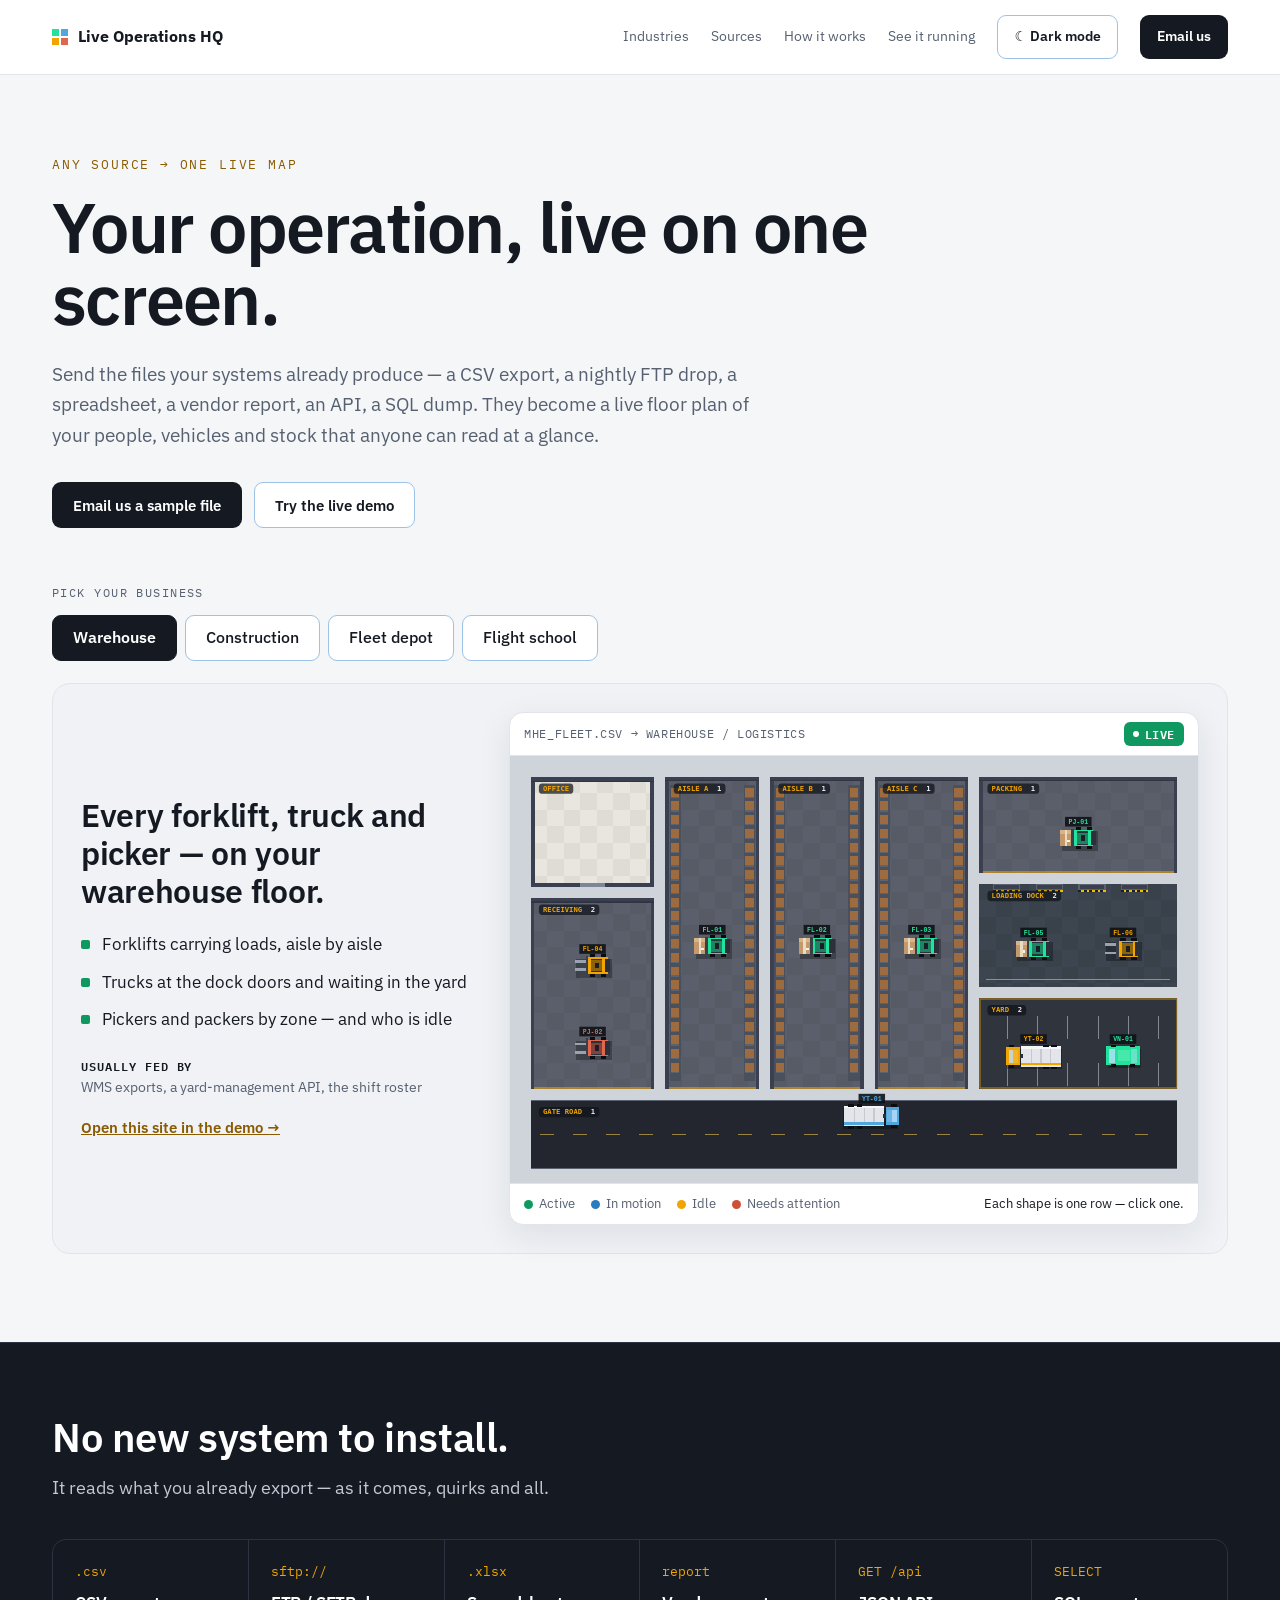
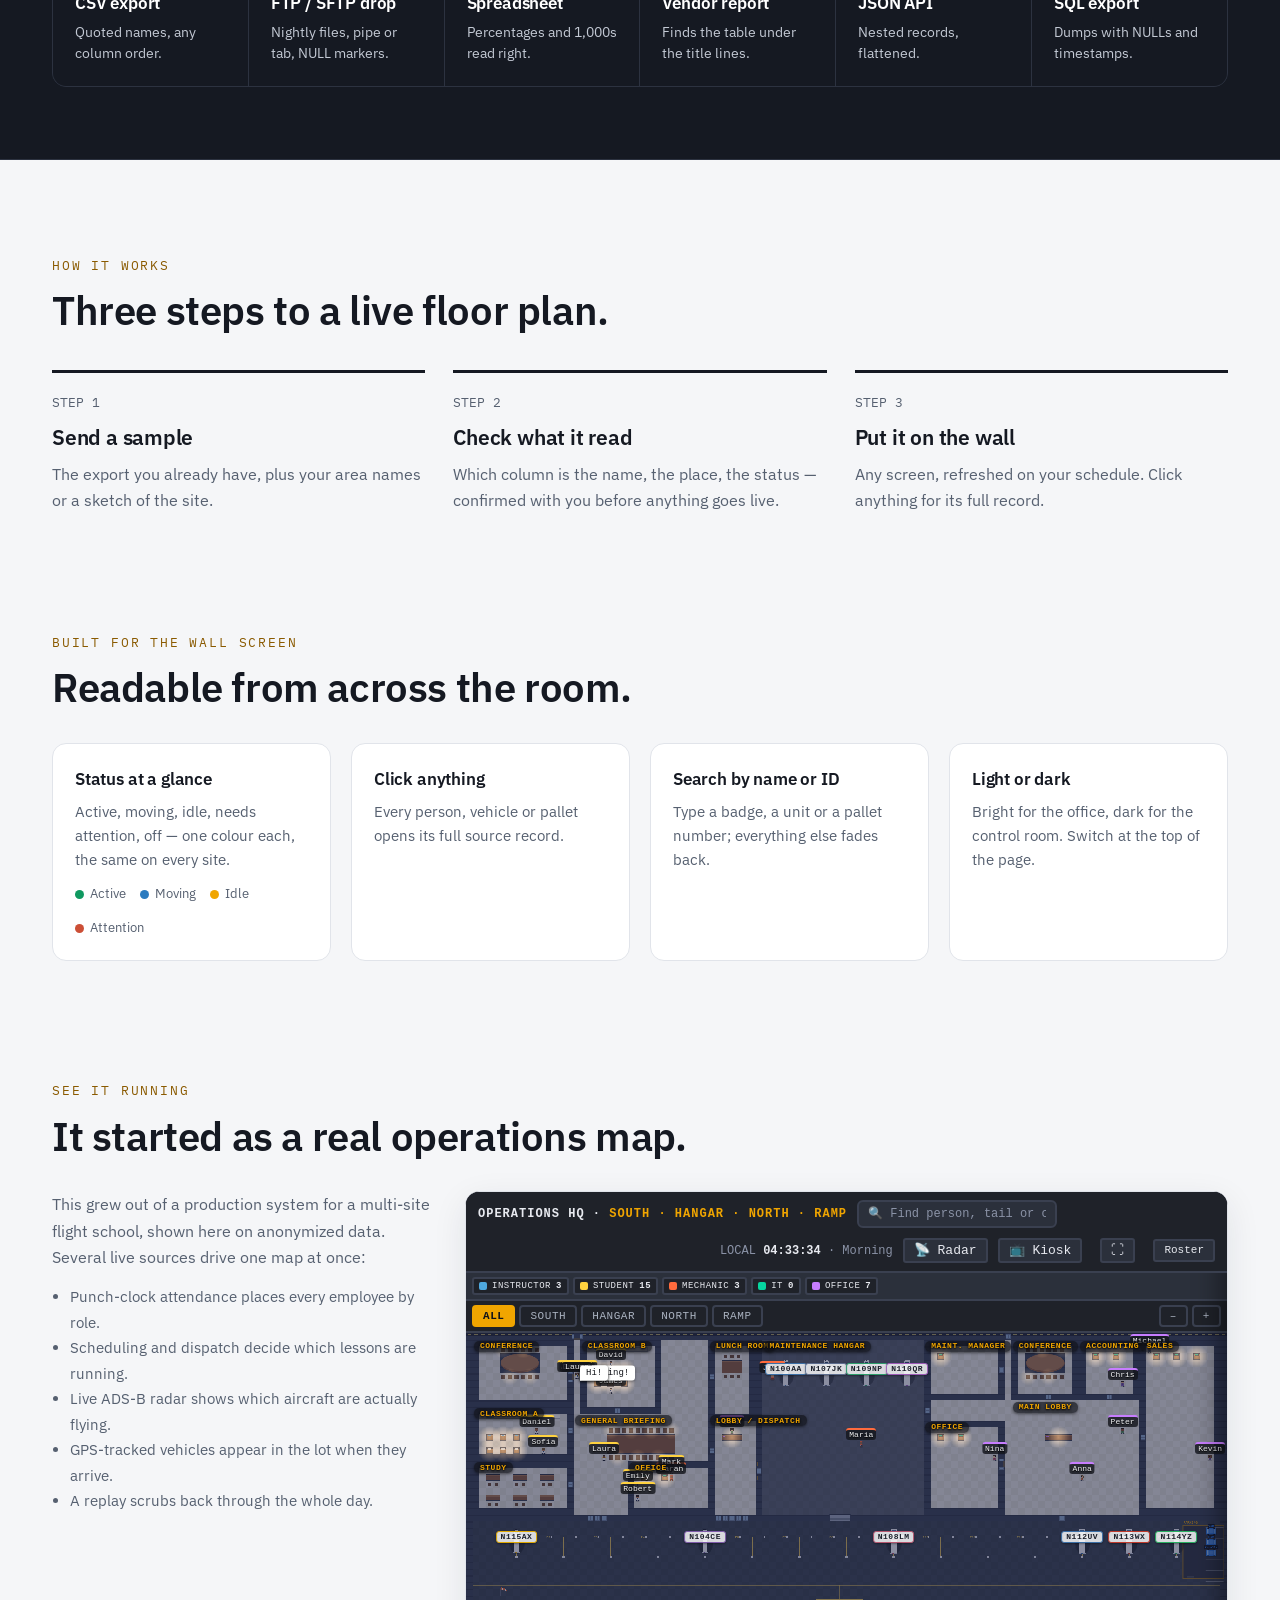
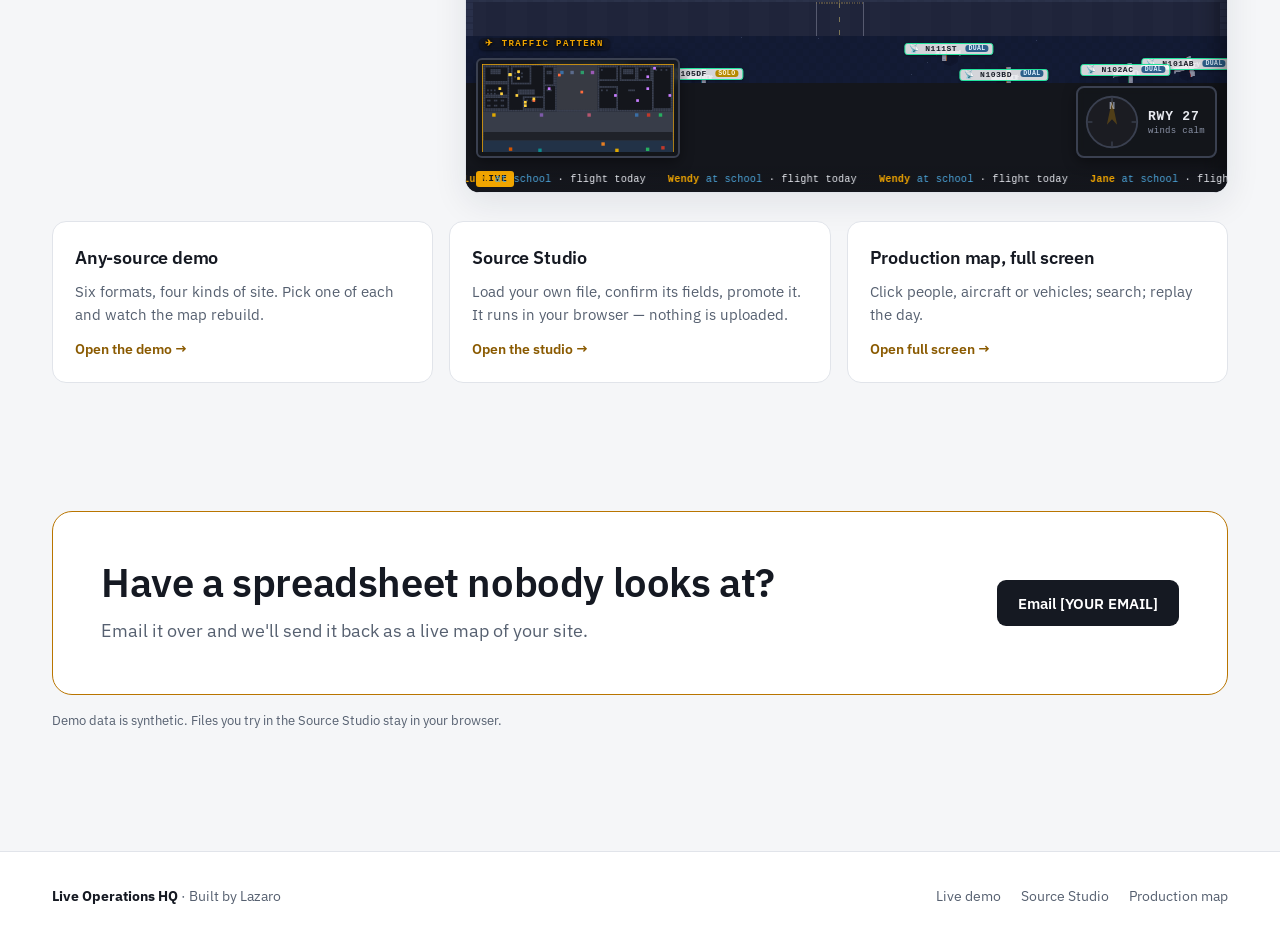
==== commit 73f1697e: "Rebuild the showcase as a landing page for any business The old index was a developer showcase: text" ====
--- a/index.html
+++ b/index.html
@@ -3,169 +3,384 @@
 <head>
 <meta charset="UTF-8">
 <meta name="viewport" content="width=device-width, initial-scale=1.0">
-<title>Live Operations HQ — Real-Time Data Command Center</title>
-<meta name="description" content="Any source a business runs on — live feeds, CSV exports, FTP drops, spreadsheets, vendor reports, SQL dumps, JSON APIs — normalized into one real-time visual command center.">
+<title>Live Operations HQ — Your operation, live on one screen</title>
+<meta name="description" content="The files your systems already produce — CSV exports, FTP drops, spreadsheets, vendor reports, APIs, SQL dumps — become a live floor plan of your people, vehicles and stock.">
+<link rel="preconnect" href="https://fonts.googleapis.com">
+<link rel="preconnect" href="https://fonts.gstatic.com" crossorigin>
+<link href="https://fonts.googleapis.com/css2?family=IBM+Plex+Mono:wght@400;500;600&family=IBM+Plex+Sans:wght@400;500;600;700&display=swap" rel="stylesheet">
 <link rel="stylesheet" href="theme.css">
 <script src="theme.js"></script>
 <style>
-  :root{ --c-ins:var(--blue); --c-stu:var(--accent); --c-off:var(--violet); --c-mec:var(--red); --c-fd:var(--green); }
-  *{box-sizing:border-box} html,body{margin:0}
-  body{background:var(--bg);color:var(--ink);font-family:-apple-system,BlinkMacSystemFont,"Segoe UI",Roboto,Helvetica,sans-serif;line-height:1.55;}
-  .wrap{max-width:1100px;margin:0 auto;padding:40px 20px 70px;}
-  .eyebrow{letter-spacing:2px;text-transform:uppercase;color:var(--accent);font-size:12px;font-weight:700;}
-  h1{font-size:36px;line-height:1.12;margin:8px 0 10px;}
-  h1 .g{background:linear-gradient(90deg,var(--blue),var(--green));-webkit-background-clip:text;background-clip:text;color:transparent;}
-  .lede{font-size:17px;color:var(--dim);max-width:760px;margin:0 0 18px;}
-  .lede b{color:var(--ink);}
-  .srcrow{display:flex;flex-wrap:wrap;gap:8px;margin:14px 0 26px;}
-  .src{display:inline-flex;align-items:center;gap:6px;background:var(--panel);border:1px solid var(--line);border-radius:20px;padding:5px 12px;font-size:12.5px;}
-  .src .d{width:8px;height:8px;border-radius:50%;}
-  .stagewrap{position:relative;border:1px solid var(--line);border-radius:14px;overflow:hidden;box-shadow:var(--shadow);background:var(--map-bg);}
-  .stage-bar{display:flex;justify-content:space-between;align-items:center;padding:8px 12px;border-bottom:1px solid var(--line);font-size:11.5px;color:var(--dim);letter-spacing:.5px;}
-  .stage-live{font-weight:700;color:var(--on-pill);background:var(--c-fd);padding:3px 9px;border-radius:6px;display:flex;align-items:center;gap:5px;}
-  .stage-live .dot{width:7px;height:7px;border-radius:50%;background:var(--on-pill);animation:bl 1.4s infinite;}
+  *{box-sizing:border-box}
+  [hidden]{display:none !important}
+  html,body{margin:0}
+  body{background:var(--bg);color:var(--ink);font-family:'IBM Plex Sans',system-ui,-apple-system,'Segoe UI',sans-serif;line-height:1.55;}
+  a{color:var(--accent-text)}
+  .wrap{max-width:1240px;margin:0 auto;padding:0 32px;}
+  .mono{font-family:'IBM Plex Mono',ui-monospace,Menlo,monospace;}
+  .eyebrow{margin:0;font-family:'IBM Plex Mono',ui-monospace,monospace;font-size:13px;letter-spacing:.14em;color:var(--accent-text);}
+  h1,h2,h3{font-weight:600;letter-spacing:-.01em;}
+
+  /* header */
+  .top{border-bottom:1px solid var(--line);background:var(--panel);}
+  .top .wrap{display:flex;align-items:center;gap:22px;flex-wrap:wrap;padding-top:14px;padding-bottom:14px;}
+  .brand{display:flex;align-items:center;gap:10px;color:var(--ink);text-decoration:none;font-weight:700;font-size:16px;}
+  .mark{display:grid;grid-template-columns:repeat(2,7px);gap:2px;}
+  .mark i{width:7px;height:7px;display:block;}
+  .nav{display:flex;gap:22px;flex-wrap:wrap;margin-left:auto;font-size:14px;}
+  .nav a{color:var(--dim);text-decoration:none;padding:12px 0;}
+  .nav a:hover{color:var(--ink);}
+  .btn{display:inline-flex;align-items:center;justify-content:center;min-height:46px;padding:0 20px;border-radius:9px;
+    font:inherit;font-weight:600;font-size:15px;text-decoration:none;cursor:pointer;border:1px solid transparent;}
+  .btn.primary{background:var(--btn-bg);color:var(--btn-ink);}
+  .btn.primary:hover{filter:brightness(1.08);}
+  .btn.ghost{background:var(--panel);color:var(--ink);border-color:var(--soft-line);}
+  .btn.ghost:hover{border-color:var(--blue);}
+  .btn.sm{min-height:44px;padding:0 16px;font-size:14px;}
+
+  /* hero */
+  .hero{padding:80px 0 28px;}
+  .hero h1{margin:16px 0 0;max-width:920px;font-size:clamp(40px,6vw,70px);line-height:1.03;letter-spacing:-.025em;}
+  .hero .lede{margin:24px 0 0;max-width:720px;font-size:19px;line-height:1.6;color:var(--dim);}
+  .ctas{display:flex;gap:12px;flex-wrap:wrap;margin-top:32px;}
+
+  /* industry picker */
+  .picker{padding:28px 0 88px;}
+  .pick-label{margin:0 0 12px;font-family:'IBM Plex Mono',monospace;font-size:12px;letter-spacing:.12em;color:var(--dim);}
+  .tabs{display:flex;flex-wrap:wrap;gap:8px;}
+  .tab{min-height:46px;padding:0 20px;border-radius:9px;border:1px solid var(--soft-line);background:var(--panel);
+    color:var(--ink);font:inherit;font-size:16px;font-weight:500;cursor:pointer;}
+  .tab:hover{border-color:var(--blue);}
+  .tab[aria-pressed="true"]{background:var(--btn-bg);color:var(--btn-ink);border-color:var(--btn-bg);font-weight:600;}
+  .panel{display:flex;flex-wrap:wrap;gap:36px;align-items:center;margin-top:22px;padding:28px;border:1px solid var(--line);
+    border-radius:18px;background:var(--panel2);}
+  .panel-text{flex:1 1 320px;min-width:0;}
+  .panel-text h2{margin:0;font-size:clamp(24px,2.8vw,32px);line-height:1.18;}
+  .bullets{margin:22px 0 0;padding:0;list-style:none;display:flex;flex-direction:column;gap:12px;}
+  .bullets li{display:flex;gap:12px;align-items:baseline;font-size:17px;line-height:1.5;}
+  .bullets li::before{content:"";flex:none;width:9px;height:9px;border-radius:2px;background:var(--green);transform:translateY(-1px);}
+  .fed{margin:24px 0 0;font-size:14px;line-height:1.6;color:var(--dim);}
+  .fed b{display:block;font-family:'IBM Plex Mono',monospace;font-size:12px;letter-spacing:.08em;color:var(--ink);font-weight:600;}
+  .panel-text .more{display:inline-block;margin-top:18px;font-weight:600;font-size:15px;}
+
+  /* the wall screen */
+  .screen{flex:1.8 1 560px;min-width:0;margin:0;border:1px solid var(--line);border-radius:14px;overflow:hidden;
+    background:var(--panel);box-shadow:var(--shadow);}
+  .screen-bar{display:flex;justify-content:space-between;align-items:center;gap:12px;flex-wrap:wrap;padding:9px 14px;
+    border-bottom:1px solid var(--line);font-family:'IBM Plex Mono',monospace;font-size:12px;letter-spacing:.05em;color:var(--dim);}
+  .live{display:inline-flex;align-items:center;gap:6px;padding:3px 9px;border-radius:6px;background:var(--green);color:var(--on-pill);font-weight:600;}
+  .live i{width:6px;height:6px;border-radius:50%;background:var(--on-pill);animation:bl 1.4s infinite;}
   @keyframes bl{0%,100%{opacity:1}50%{opacity:.25}}
-  iframe.demo{display:block;width:100%;height:660px;border:0;background:var(--map-bg);}
-  .openlink{font-size:12.5px;color:var(--dim);margin:8px 2px 0;}
-  .openlink a{color:var(--accent);text-decoration:none;}
-  h2{font-size:21px;margin:50px 0 6px;}
-  .sub{color:var(--dim);margin:0 0 20px;font-size:14.5px;}
-  .flow{display:grid;grid-template-columns:1fr auto 1fr;gap:16px;align-items:center;background:var(--panel);border:1px solid var(--line);border-radius:14px;padding:22px;}
-  .flow-col{display:flex;flex-direction:column;gap:9px;}
-  .node{background:var(--panel2);border:1px solid var(--line);border-radius:10px;padding:10px 12px;font-size:13px;}
-  .node b{display:block;} .node small{color:var(--dim);font-size:11.5px;}
-  .hub{background:var(--soft);border:1px solid var(--soft-line);border-radius:14px;padding:18px 16px;text-align:center;min-width:150px;}
-  .hub .big{font-size:15px;font-weight:800;} .hub .sm{font-size:11.5px;color:var(--dim);margin-top:3px;}
-  .arrow{font-size:26px;color:var(--faint);text-align:center;}
-  .cards{display:grid;grid-template-columns:repeat(auto-fit,minmax(235px,1fr));gap:14px;}
-  .card{background:var(--panel);border:1px solid var(--line);border-radius:12px;padding:16px;box-shadow:var(--shadow);}
-  .card h3{margin:0 0 6px;font-size:14.5px;} .card p{margin:0;font-size:13px;color:var(--dim);} .card .ic{font-size:20px;}
-  .proof{background:var(--panel);border:1px solid var(--line);border-radius:12px;padding:18px 20px;font-size:14px;}
-  .proof li{margin:5px 0;color:var(--dim);} .proof b{color:var(--ink);}
-  .pill{display:inline-block;background:var(--panel2);border:1px solid var(--line);border-radius:12px;padding:3px 10px;font-size:12px;color:var(--dim);margin:3px 4px 0 0;}
-  footer{margin-top:50px;border-top:1px solid var(--line);padding-top:18px;color:var(--dim);font-size:13px;}
-  .note{font-size:12px;color:var(--faint);margin-top:8px;}
-  @media(max-width:640px){ h1{font-size:27px} .flow{grid-template-columns:1fr;text-align:center} .arrow{transform:rotate(90deg)} iframe.demo{height:460px} }
+  @media (prefers-reduced-motion: reduce){ .live i{animation:none} }
+  .screen canvas{display:block;width:100%;height:auto;background:var(--map-bg);}
+  .screen-foot{display:flex;gap:16px;flex-wrap:wrap;align-items:center;padding:10px 14px;border-top:1px solid var(--line);font-size:13px;color:var(--dim);}
+  .dot{display:inline-flex;align-items:center;gap:6px;}
+  .dot::before{content:"";width:9px;height:9px;border-radius:50%;background:var(--c);}
+  .screen-foot .sel{margin-left:auto;color:var(--ink);}
+
+  /* sources band */
+  .band{background:var(--band);color:var(--band-ink);border-block:1px solid var(--band-line);}
+  .band .wrap{padding-top:72px;padding-bottom:72px;}
+  .band h2{margin:0;font-size:clamp(28px,3.6vw,40px);line-height:1.12;}
+  .band p.sub{margin:14px 0 0;max-width:640px;font-size:18px;line-height:1.6;color:var(--band-dim);}
+  .srcgrid{display:grid;grid-template-columns:repeat(auto-fit,minmax(180px,1fr));gap:1px;margin-top:36px;
+    background:var(--band-line);border:1px solid var(--band-line);border-radius:14px;overflow:hidden;}
+  .srcgrid div{padding:22px;background:var(--band);}
+  .srcgrid .mono{margin:0;font-size:13px;color:#f0a500;}
+  .srcgrid h3{margin:8px 0 0;font-size:17px;}
+  .srcgrid p{margin:6px 0 0;font-size:14px;line-height:1.5;color:var(--band-dim);}
+
+  /* sections */
+  .sec{padding:96px 0 24px;}
+  .sec h2{margin:12px 0 0;font-size:clamp(28px,3.6vw,40px);line-height:1.14;}
+  .steps{margin:36px 0 0;padding:0;list-style:none;display:grid;grid-template-columns:repeat(auto-fit,minmax(260px,1fr));gap:28px;}
+  .steps li{border-top:3px solid var(--ink);padding-top:20px;}
+  .steps .mono{margin:0;font-size:13px;color:var(--dim);}
+  .steps h3{margin:8px 0 0;font-size:21px;}
+  .steps p{margin:8px 0 0;font-size:16px;line-height:1.6;color:var(--dim);}
+  .feats{display:grid;grid-template-columns:repeat(auto-fit,minmax(230px,1fr));gap:20px;margin-top:32px;}
+  .feat{padding:22px;border:1px solid var(--line);border-radius:14px;background:var(--panel);}
+  .feat h3{margin:0;font-size:17px;}
+  .feat p{margin:8px 0 0;font-size:15px;line-height:1.6;color:var(--dim);}
+  .legend{display:flex;gap:14px;flex-wrap:wrap;margin-top:12px;font-size:13px;color:var(--dim);}
+
+  /* production proof */
+  .prod{display:flex;flex-wrap:wrap;gap:32px;align-items:flex-start;margin-top:32px;}
+  .prod-text{flex:1 1 300px;min-width:0;}
+  .prod-text p{margin:0 0 14px;font-size:16px;line-height:1.65;color:var(--dim);}
+  .prod-text ul{margin:0;padding-left:18px;color:var(--dim);font-size:15px;line-height:1.7;}
+  .prod-frame{flex:2 1 600px;min-width:0;border:1px solid var(--line);border-radius:14px;overflow:hidden;background:#14161c;box-shadow:var(--shadow);}
+  .prod-frame iframe{display:block;width:100%;height:600px;border:0;}
+  .tries{display:grid;grid-template-columns:repeat(auto-fit,minmax(260px,1fr));gap:16px;margin-top:28px;}
+  .try{display:block;padding:22px;border:1px solid var(--line);border-radius:14px;background:var(--panel);color:var(--ink);text-decoration:none;}
+  .try:hover{border-color:var(--blue);}
+  .try h3{margin:0;font-size:18px;}
+  .try p{margin:8px 0 0;font-size:15px;line-height:1.55;color:var(--dim);}
+  .try span{display:inline-block;margin-top:12px;font-weight:600;font-size:14px;color:var(--accent-text);}
+
+  /* closing */
+  .cta{display:flex;flex-wrap:wrap;gap:28px;align-items:center;justify-content:space-between;margin-top:8px;padding:48px;
+    border-radius:20px;border:1px solid var(--accent);background:var(--panel);}
+  .cta h2{margin:0;font-size:clamp(28px,3.6vw,40px);line-height:1.12;}
+  .cta p{margin:12px 0 0;font-size:18px;line-height:1.6;color:var(--dim);}
+  .note{margin:16px 0 0;font-size:13px;color:var(--dim);}
+  footer{margin-top:96px;border-top:1px solid var(--line);background:var(--panel);}
+  footer .wrap{display:flex;flex-wrap:wrap;gap:20px;align-items:center;padding-top:22px;padding-bottom:22px;font-size:14px;color:var(--dim);}
+  footer nav{display:flex;gap:20px;flex-wrap:wrap;margin-left:auto;}
+  footer nav a{color:var(--dim);text-decoration:none;padding:12px 0;}
+  footer strong{color:var(--ink);}
+
+  @media(max-width:640px){
+    .wrap{padding:0 18px;}
+    .hero{padding-top:52px;}
+    .panel{padding:16px;gap:24px;}
+    .cta{padding:28px;}
+    .prod-frame iframe{height:440px;}
+  }
 </style>
 </head>
 <body>
-<div class="wrap">
-
-  <div style="display:flex;justify-content:space-between;align-items:center;gap:12px;flex-wrap:wrap;">
-    <div class="eyebrow">Integration &amp; Data Visualization</div>
-    <button class="themebtn" data-theme-toggle type="button">☾ Dark mode</button>
+
+<header class="top">
+  <div class="wrap">
+    <a class="brand" href="#top">
+      <span class="mark" aria-hidden="true"><i style="background:#22e39c"></i><i style="background:#4ea8de"></i><i style="background:#f0a500"></i><i style="background:#e0664f"></i></span>
+      Live Operations HQ
+    </a>
+    <nav class="nav" aria-label="Main">
+      <a href="#industries">Industries</a>
+      <a href="#sources">Sources</a>
+      <a href="#how">How it works</a>
+      <a href="#see-it">See it running</a>
+    </nav>
+    <button class="btn ghost sm" type="button" data-theme-toggle>☾ Dark mode</button>
+    <a class="btn primary sm" data-mail href="#contact">Email us</a>
   </div>
-  <h1>One system to <span class="g">see everything</span> move</h1>
-  <p class="lede">Give me any source a business runs on — <b>a punch-in/out clock, an LMS, scheduling &amp; dispatch, GPS trackers, live radar, shipping &amp; logistics, IoT sensors</b>, or just the files it already produces — <b>CSV exports, nightly FTP drops, spreadsheets, vendor reports, SQL dumps, JSON APIs</b> — and it becomes <b>one live picture of your operation</b>: your people, vehicles, aircraft and assets moving on your own layout, readable at a glance by anyone. Three live demos below, all on anonymized data.</p>
-
-  <div class="srcrow">
-    <span class="src"><span class="d" style="background:var(--c-fd)"></span>Punch in / out (any clock)</span>
-    <span class="src"><span class="d" style="background:#9b8cff"></span>LMS / training hours</span>
-    <span class="src"><span class="d" style="background:var(--c-ins)"></span>Scheduling / dispatch</span>
-    <span class="src"><span class="d" style="background:var(--c-stu)"></span>GPS telematics</span>
-    <span class="src"><span class="d" style="background:#e0664f"></span>Live radar (ADS-B)</span>
-    <span class="src"><span class="d" style="background:#4ecdc4"></span>Shipping / logistics</span>
-    <span class="src"><span class="d" style="background:#f78da7"></span>Moving parts / assets</span>
-    <span class="src"><span class="d" style="background:#c77dff"></span>Weather</span>
-    <span class="src"><span class="d" style="background:#7a8394"></span>SQL databases</span>
-    <span class="src"><span class="d" style="background:var(--c-ins)"></span>CSV exports</span>
-    <span class="src"><span class="d" style="background:#9b8cff"></span>FTP / SFTP drops</span>
-    <span class="src"><span class="d" style="background:var(--c-fd)"></span>Spreadsheets</span>
-    <span class="src"><span class="d" style="background:var(--c-stu)"></span>Vendor reports</span>
-    <span class="src"><span class="d" style="background:#4ecdc4"></span>REST / JSON APIs</span>
+</header>
+
+<main id="top">
+  <section class="hero">
+    <div class="wrap">
+      <p class="eyebrow">ANY SOURCE → ONE LIVE MAP</p>
+      <h1>Your operation, live on one screen.</h1>
+      <p class="lede">Send the files your systems already produce — a CSV export, a nightly FTP drop, a spreadsheet, a vendor report, an API, a SQL dump. They become a live floor plan of your people, vehicles and stock that anyone can read at a glance.</p>
+      <div class="ctas">
+        <a class="btn primary" data-mail data-subject="Sample file for a live map" href="#contact">Email us a sample file</a>
+        <a class="btn ghost" href="pipeline.html">Try the live demo</a>
+      </div>
+    </div>
+  </section>
+
+  <section class="picker" id="industries" aria-labelledby="pick-label">
+    <div class="wrap">
+      <p class="pick-label" id="pick-label">PICK YOUR BUSINESS</p>
+      <div class="tabs" role="group" aria-labelledby="pick-label" id="tabs"></div>
+
+      <div class="panel">
+        <div class="panel-text" aria-live="polite">
+          <h2 id="ind-headline">—</h2>
+          <ul class="bullets" id="ind-bullets"></ul>
+          <p class="fed"><b>USUALLY FED BY</b><span id="ind-sources">—</span></p>
+          <a class="more" id="ind-more" href="pipeline.html">Open this site in the demo →</a>
+        </div>
+        <figure class="screen">
+          <div class="screen-bar">
+            <span id="screen-title">—</span>
+            <span class="live"><i></i>LIVE</span>
+          </div>
+          <canvas id="hero-map" width="1000" height="620" role="img" aria-label="Live floor plan"></canvas>
+          <figcaption class="screen-foot">
+            <span class="dot" style="--c:var(--green)">Active</span>
+            <span class="dot" style="--c:var(--blue)">In motion</span>
+            <span class="dot" style="--c:#f0a500">Idle</span>
+            <span class="dot" style="--c:var(--red)">Needs attention</span>
+            <span class="sel" id="screen-sel">Each shape is one row — click one.</span>
+          </figcaption>
+        </figure>
+      </div>
+    </div>
+  </section>
+
+  <section class="band" id="sources">
+    <div class="wrap">
+      <h2>No new system to install.</h2>
+      <p class="sub">It reads what you already export — as it comes, quirks and all.</p>
+      <div class="srcgrid">
+        <div><p class="mono">.csv</p><h3>CSV export</h3><p>Quoted names, any column order.</p></div>
+        <div><p class="mono">sftp://</p><h3>FTP / SFTP drop</h3><p>Nightly files, pipe or tab, NULL markers.</p></div>
+        <div><p class="mono">.xlsx</p><h3>Spreadsheet</h3><p>Percentages and 1,000s read right.</p></div>
+        <div><p class="mono">report</p><h3>Vendor report</h3><p>Finds the table under the title lines.</p></div>
+        <div><p class="mono">GET /api</p><h3>JSON API</h3><p>Nested records, flattened.</p></div>
+        <div><p class="mono">SELECT</p><h3>SQL export</h3><p>Dumps with NULLs and timestamps.</p></div>
+      </div>
+    </div>
+  </section>
+
+  <section class="sec" id="how">
+    <div class="wrap">
+      <p class="eyebrow">HOW IT WORKS</p>
+      <h2>Three steps to a live floor plan.</h2>
+      <ol class="steps">
+        <li><p class="mono">STEP 1</p><h3>Send a sample</h3><p>The export you already have, plus your area names or a sketch of the site.</p></li>
+        <li><p class="mono">STEP 2</p><h3>Check what it read</h3><p>Which column is the name, the place, the status — confirmed with you before anything goes live.</p></li>
+        <li><p class="mono">STEP 3</p><h3>Put it on the wall</h3><p>Any screen, refreshed on your schedule. Click anything for its full record.</p></li>
+      </ol>
+    </div>
+  </section>
+
+  <section class="sec">
+    <div class="wrap">
+      <p class="eyebrow">BUILT FOR THE WALL SCREEN</p>
+      <h2>Readable from across the room.</h2>
+      <div class="feats">
+        <div class="feat"><h3>Status at a glance</h3><p>Active, moving, idle, needs attention, off — one colour each, the same on every site.</p>
+          <div class="legend">
+            <span class="dot" style="--c:var(--green)">Active</span><span class="dot" style="--c:var(--blue)">Moving</span>
+            <span class="dot" style="--c:#f0a500">Idle</span><span class="dot" style="--c:var(--red)">Attention</span>
+          </div></div>
+        <div class="feat"><h3>Click anything</h3><p>Every person, vehicle or pallet opens its full source record.</p></div>
+        <div class="feat"><h3>Search by name or ID</h3><p>Type a badge, a unit or a pallet number; everything else fades back.</p></div>
+        <div class="feat"><h3>Light or dark</h3><p>Bright for the office, dark for the control room. Switch at the top of the page.</p></div>
+      </div>
+    </div>
+  </section>
+
+  <section class="sec" id="see-it">
+    <div class="wrap">
+      <p class="eyebrow">SEE IT RUNNING</p>
+      <h2>It started as a real operations map.</h2>
+      <div class="prod">
+        <div class="prod-text">
+          <p>This grew out of a production system for a multi-site flight school, shown here on anonymized data. Several live sources drive one map at once:</p>
+          <ul>
+            <li>Punch-clock attendance places every employee by role.</li>
+            <li>Scheduling and dispatch decide which lessons are running.</li>
+            <li>Live ADS-B radar shows which aircraft are actually flying.</li>
+            <li>GPS-tracked vehicles appear in the lot when they arrive.</li>
+            <li>A replay scrubs back through the whole day.</li>
+          </ul>
+        </div>
+        <div class="prod-frame">
+          <iframe src="presentation.html" title="The production operations map, on anonymized data" loading="lazy"></iframe>
+        </div>
+      </div>
+      <div class="tries">
+        <a class="try" href="pipeline.html"><h3>Any-source demo</h3><p>Six formats, four kinds of site. Pick one of each and watch the map rebuild.</p><span>Open the demo →</span></a>
+        <a class="try" href="studio.html"><h3>Source Studio</h3><p>Load your own file, confirm its fields, promote it. It runs in your browser — nothing is uploaded.</p><span>Open the studio →</span></a>
+        <a class="try" href="presentation.html"><h3>Production map, full screen</h3><p>Click people, aircraft or vehicles; search; replay the day.</p><span>Open full screen →</span></a>
+      </div>
+    </div>
+  </section>
+
+  <section class="sec" id="contact">
+    <div class="wrap">
+      <div class="cta">
+        <div style="flex:1 1 480px">
+          <h2>Have a spreadsheet nobody looks at?</h2>
+          <p>Email it over and we'll send it back as a live map of your site.</p>
+        </div>
+        <a class="btn primary" data-mail data-subject="Live map for our site" data-show-address href="#contact">Email us</a>
+      </div>
+      <p class="note">Demo data is synthetic. Files you try in the Source Studio stay in your browser.</p>
+    </div>
+  </section>
+</main>
+
+<footer>
+  <div class="wrap">
+    <span><strong>Live Operations HQ</strong> · Built by Lazaro</span>
+    <nav aria-label="Footer">
+      <a href="pipeline.html">Live demo</a>
+      <a href="studio.html">Source Studio</a>
+      <a href="presentation.html">Production map</a>
+    </nav>
   </div>
-
-  <div class="stagewrap">
-    <div class="stage-bar"><span>LIVE OPS MAP · ANONYMIZED DEMO DATA</span><span class="stage-live"><span class="dot"></span>LIVE</span></div>
-    <iframe class="demo" src="presentation.html" title="Live Operations HQ demo" loading="lazy"></iframe>
-  </div>
-  <p class="openlink">Tip: click people, aircraft or vehicles for detail, search by name/tail, or hit <b>⏱ Replay day</b> to scrub the day. &nbsp;·&nbsp; <a href="presentation.html" target="_blank">Open the demo full-screen ↗</a></p>
-
-  <h2>Any source becomes the same map</h2>
-  <p class="sub">The demo above is one operation wired up. This is the engine behind it: give it a CSV export, a nightly FTP drop, a spreadsheet, a vendor report, an API or a SQL dump, and it works out what every column means and puts the rows on <b>your</b> floor plan — as people, vehicles, aircraft and assets. Switch the business type and the same rows move into a warehouse, a construction site or a depot.</p>
-
-  <div class="stagewrap">
-    <div class="stage-bar"><span>ANY SOURCE → A LIVE MAP · CSV · FTP DROP · SPREADSHEET · VENDOR REPORT · JSON API · SQL EXPORT</span><span class="stage-live"><span class="dot"></span>LIVE</span></div>
-    <iframe class="demo" src="pipeline.html" title="Any source becomes a live map" loading="lazy" style="height:1340px;"></iframe>
-  </div>
-  <p class="openlink">Pick a source, then pick a business type — the map rebuilds both times. Click anyone on it for their full record. &nbsp;·&nbsp; <a href="pipeline.html" target="_blank">Open it full-screen ↗</a></p>
-
-  <div class="cards" style="margin-top:22px;">
-    <div class="card"><div class="ic">🧪</div><h3>It reads the file as it is</h3><p>Comma, semicolon, tab or pipe; quoted fields; a header buried under a vendor's report title; nested JSON; <code>NULL</code> and <code>N/A</code> markers. Detected, not configured.</p></div>
-    <div class="card"><div class="ic">🧭</div><h3>It works out what columns mean</h3><p>Which column is the name, which is the place, which is the state — inferred from the column names <i>and</i> the values, then shown to you so you can correct it.</p></div>
-    <div class="card"><div class="ic">🏢</div><h3>Your layout, not a template</h3><p>Hangar and apron, or aisles and loading dock, or blocks and a crane pad. The areas are your site; the file's locations get routed into them.</p></div>
-    <div class="card"><div class="ic">👁️</div><h3>People, not bar charts</h3><p>Rows become things anyone recognizes — a person at a desk, a van on the road, an aircraft on the apron — with colour showing state at a glance.</p></div>
-  </div>
-
-  <h2>Connect your own source in a few minutes</h2>
-  <p class="sub">The same engine, as a tool: load a file, confirm the field mapping, promote it. Promoting writes a connector manifest — endpoint, refresh interval, field mapping, area routing — that the HQ runs on a schedule.</p>
-
-  <div class="stagewrap">
-    <div class="stage-bar"><span>SOURCE STUDIO · LOAD → MAP FIELDS → PROMOTE</span><span class="stage-live"><span class="dot"></span>LIVE</span></div>
-    <iframe class="demo" src="studio.html" title="Source Studio — load, map fields, promote" loading="lazy" style="height:1420px;"></iframe>
-  </div>
-  <p class="openlink">Drop in one of your own CSV or JSON files — it is parsed in your browser and never uploaded anywhere. &nbsp;·&nbsp; <a href="studio.html" target="_blank">Open the studio full-screen ↗</a></p>
-
-  <h2>Every source, one view</h2>
-  <p class="sub">Each system speaks its own language. I normalize them behind a small adapter layer, then render them together — live.</p>
-  <div class="flow">
-    <div class="flow-col">
-      <div class="node"><b>🕑 Any punch clock</b><small>Who's on-site, by role</small></div>
-      <div class="node"><b>🎓 LMS / training hours</b><small>Progress &amp; activity</small></div>
-      <div class="node"><b>🚗 GPS telematics</b><small>REST API + token auth → live positions</small></div>
-    </div>
-    <div class="arrow">→</div>
-    <div class="flow-col" style="align-items:center;">
-      <div class="hub"><div class="big">LIVE HQ</div><div class="sm">normalize · correlate · render · replay</div></div>
-      <div class="arrow" style="font-size:22px;">↓</div>
-      <div class="node" style="text-align:center;"><b>🗺️ One real-time map</b><small>searchable · clickable · role-secured</small></div>
-    </div>
-  </div>
-  <div class="flow" style="margin-top:14px;">
-    <div class="flow-col"><div class="node"><b>📡 Live radar / ADS-B</b><small>What's actually moving now</small></div></div>
-    <div class="arrow">→</div>
-    <div class="flow-col"><div class="node"><b>📦 Shipping &amp; logistics</b><small>Where every unit is</small></div></div>
-    <div class="arrow">→</div>
-    <div class="flow-col"><div class="node"><b>🗄️ SQL databases</b><small>The system of record</small></div></div>
-  </div>
-  <div class="flow" style="margin-top:14px;">
-    <div class="flow-col"><div class="node"><b>📄 CSV / spreadsheet exports</b><small>What the old system can already email you</small></div></div>
-    <div class="arrow">→</div>
-    <div class="flow-col"><div class="node"><b>🗄️ FTP / SFTP drops</b><small>Nightly files, any delimiter</small></div></div>
-    <div class="arrow">→</div>
-    <div class="flow-col"><div class="node"><b>🧾 Vendor reports</b><small>Header buried under the preamble</small></div></div>
-  </div>
-
-  <h2>In this build</h2>
-  <p class="sub">The demo above is a real production system, proof that the pattern works end-to-end.</p>
-  <div class="proof">
-    <ul>
-      <li>🕑 <b>Attendance punches</b> place every employee at their desk by role.</li>
-      <li>🎓 <b>A training/LMS system's flight hours</b> drive which lessons are running.</li>
-      <li>📡 <b>Live aircraft radar (ADS-B)</b> confirms which are actually airborne and flies them around the pattern.</li>
-      <li>🚗 <b>GPS-tracked vehicles</b> appear in the lot via geofence, and drive in when they arrive.</li>
-      <li>⏪ A <b>day-replay</b> reconstructs the whole day from historical data.</li>
-    </ul>
-  </div>
-
-  <h2>What's under the hood</h2>
-  <div class="cards">
-    <div class="card"><div class="ic">🔌</div><h3>Any source, one adapter</h3><p>Each system sits behind one clean method — including a GPS fleet API with short-lived tokens minted server-side, so no secret ever reaches the browser.</p></div>
-    <div class="card"><div class="ic">⚡</div><h3>Real-time</h3><p>Each feed polls on its own cadence and re-renders continuously — the operation as it is right now, not a nightly report.</p></div>
-    <div class="card"><div class="ic">🧭</div><h3>Correlation &amp; flags</h3><p>Cross-referencing sources surfaces what no single system shows — a resource double-booked, or an asset that just arrived via geofence.</p></div>
-    <div class="card"><div class="ic">🔐</div><h3>Role &amp; location security</h3><p>A permissions model scopes every view by role and by site, so each person sees exactly what they're cleared for.</p></div>
-    <div class="card"><div class="ic">⏪</div><h3>Replay</h3><p>A scrubber reconstructs the whole day from history — rewind to any moment.</p></div>
-    <div class="card"><div class="ic">📱</div><h3>Runs anywhere</h3><p>Pure web — no app to deploy, no plugins. Wall display, laptop, or phone.</p></div>
-  </div>
-
-  <div style="margin-top:22px">
-    <span class="pill">API Integration</span><span class="pill">Real-Time Data</span><span class="pill">Data Visualization</span><span class="pill">REST / JSON</span><span class="pill">Token Auth (JWT)</span><span class="pill">GPS Telematics</span><span class="pill">ADS-B</span><span class="pill">PHP</span><span class="pill">JavaScript</span><span class="pill">HTML5 Canvas</span><span class="pill">SQL</span><span class="pill">Automation</span><span class="pill">CSV / TSV</span><span class="pill">FTP / SFTP</span><span class="pill">Spreadsheets</span><span class="pill">ETL &amp; Normalization</span><span class="pill">Report Automation</span><span class="pill">Field Mapping</span><span class="pill">Schema Inference</span><span class="pill">Connector Manifests</span>
-  </div>
-
-  <footer>
-    <b>Live Operations HQ</b> — a real-time data command center. Modeled on a production system for a multi-site operation; shown with fully anonymized data (names, identifiers and locations are synthetic).<br>
-    <span class="note">Built by Lazaro · add your email / portfolio link here.</span>
-  </footer>
-</div>
+</footer>
+
+<script src="engine.js"></script>
+<script src="samples.js"></script>
+<script>
+(function(){
+'use strict';
+
+/* One place for the contact address — every "Email us" link uses it. */
+var CONTACT_EMAIL = '[YOUR EMAIL]';
+
+document.querySelectorAll('[data-mail]').forEach(function(a){
+  var subj = a.getAttribute('data-subject');
+  a.href = 'mailto:' + CONTACT_EMAIL + (subj ? '?subject=' + encodeURIComponent(subj) : '');
+  if(a.hasAttribute('data-show-address')) a.textContent = 'Email ' + CONTACT_EMAIL;
+});
+
+/* ---------------- industry picker, driving the real engine ---------------- */
+
+var INDUSTRIES = [
+  { id:'warehouse', name:'Warehouse', source:'sheet',
+    headline:'Every forklift, truck and picker — on your warehouse floor.',
+    bullets:['Forklifts carrying loads, aisle by aisle', 'Trucks at the dock doors and waiting in the yard', 'Pickers and packers by zone — and who is idle'],
+    sources:'WMS exports, a yard-management API, the shift roster' },
+  { id:'construction', name:'Construction', source:'sheet',
+    headline:'Crews, plant and deliveries — on your site plan.',
+    bullets:['Excavators, loaders and cranes by block', 'Deliveries at the gate, and which ones are late', 'Who is on shift, by trade and block'],
+    sources:'Plant telematics, supplier delivery schedules, timesheets' },
+  { id:'depot', name:'Fleet depot', source:'sheet',
+    headline:'Every van and truck — in the lot, the bays or on the road.',
+    bullets:['Vehicles at base, in service or out on routes', 'Faults and out-of-service units stand out', 'Drivers and technicians where they are working'],
+    sources:'A telematics API, route reports, workshop jobs' },
+  { id:'airfield', name:'Flight school', source:'api',
+    headline:'Aircraft, instructors and students — live on your airfield.',
+    bullets:['Aircraft in the hangar, on the apron and rolling', 'Instructors and students by classroom', 'Fuel and parts deliveries as they arrive'],
+    sources:'Scheduling and dispatch, ADS-B radar, training records' }
+];
+
+var $ = function(id){ return document.getElementById(id); };
+var canvas = $('hero-map');
+var view = new HQ.MapView(canvas, { onSelect: function(e){
+  $('screen-sel').textContent = e
+    ? e.label + ' · ' + HQ.STATUS_LABEL[e.status] + ' · ' + e.zone.name
+    : 'Each shape is one row — click one.';
+}});
+window.addEventListener('hq-theme', function(){ view.readTheme(); });
+
+function show(id){
+  var ind = INDUSTRIES.filter(function(x){ return x.id === id; })[0] || INDUSTRIES[0];
+  var sample = window.HQ_SITE_SAMPLES[ind.id][ind.source], layout = HQ.LAYOUTS[ind.id];
+  var ds = HQ.loadSource(sample.text, sample.name, sample.label);
+  var built = HQ.buildEntities(ds, HQ.inferMapping(ds), layout);
+  view.set(layout, built.entities);
+
+  $('ind-headline').textContent = ind.headline;
+  $('ind-bullets').innerHTML = '';
+  ind.bullets.forEach(function(b){ var li = document.createElement('li'); li.textContent = b; $('ind-bullets').appendChild(li); });
+  $('ind-sources').textContent = ind.sources;
+  $('ind-more').href = 'pipeline.html?site=' + ind.id + '&source=' + ind.source;
+  $('screen-title').textContent = sample.name.toUpperCase() + ' → ' + layout.label.replace(/^\S+\s/, '').toUpperCase();
+  $('screen-sel').textContent = 'Each shape is one row — click one.';
+  canvas.setAttribute('aria-label', 'Live ' + ind.name.toLowerCase() + ' floor plan drawn from ' + sample.name + ': ' +
+    built.entities.length + ' items, each coloured by its status.');
+  document.querySelectorAll('#tabs .tab').forEach(function(t){
+    t.setAttribute('aria-pressed', t.getAttribute('data-id') === ind.id ? 'true' : 'false');
+  });
+}
+
+INDUSTRIES.forEach(function(ind){
+  var b = document.createElement('button');
+  b.type = 'button'; b.className = 'tab'; b.textContent = ind.name;
+  b.setAttribute('data-id', ind.id); b.setAttribute('aria-pressed', 'false');
+  b.addEventListener('click', function(){ show(ind.id); });
+  $('tabs').appendChild(b);
+});
+show('warehouse');
+
+/* only animate while the map is on screen */
+if('IntersectionObserver' in window){
+  new IntersectionObserver(function(entries){
+    entries.forEach(function(en){ if(en.isIntersecting) view.start(); else view.stop(); });
+  }).observe(canvas);
+} else {
+  view.start();
+}
+})();
+</script>
 </body>
 </html>
--- a/theme.css
+++ b/theme.css
@@ -11,6 +11,9 @@
   --on-pill:#ffffff;                             /* text on a filled status pill */
   --shadow:0 10px 34px rgba(20,30,50,.09);
   --tag-blue:#b8d4ec; --tag-green:#b2e0cb; --tag-amber:#ecd6a6; --tag-violet:#d7c4ef;
+  --accent-text:#8a5a00;                         /* amber that passes on white */
+  --btn-bg:#151922; --btn-ink:#ffffff;           /* primary button */
+  --band:#151922; --band-ink:#ffffff; --band-dim:#c3c9d4; --band-line:#2c3240;
 
   --map-bg:#cfd3da; --map-grid:rgba(20,30,50,.045); --map-zone:#ffffff; --map-road:#e2e6ec;
   --map-line:#d4d9e1; --map-dash:#b4bdca; --map-label:#6a7383; --map-count:#151922;
@@ -28,6 +31,9 @@
   --on-pill:#0a0c12;
   --shadow:0 10px 40px rgba(0,0,0,.45);
   --tag-blue:#2a4a63; --tag-green:#1e5c45; --tag-amber:#5c4718; --tag-violet:#4a3360;
+  --accent-text:#f0a500;
+  --btn-bg:#f0a500; --btn-ink:#10131a;
+  --band:#10131a; --band-ink:#e8ebf2; --band-dim:#a9b1c2; --band-line:#232835;
 
   --map-bg:#1b1e26; --map-grid:rgba(255,255,255,.025); --map-zone:#11151d; --map-road:#0f1118;
   --map-line:#232835; --map-dash:#2a3140; --map-label:#7f899c; --map-count:#e8ebf2;
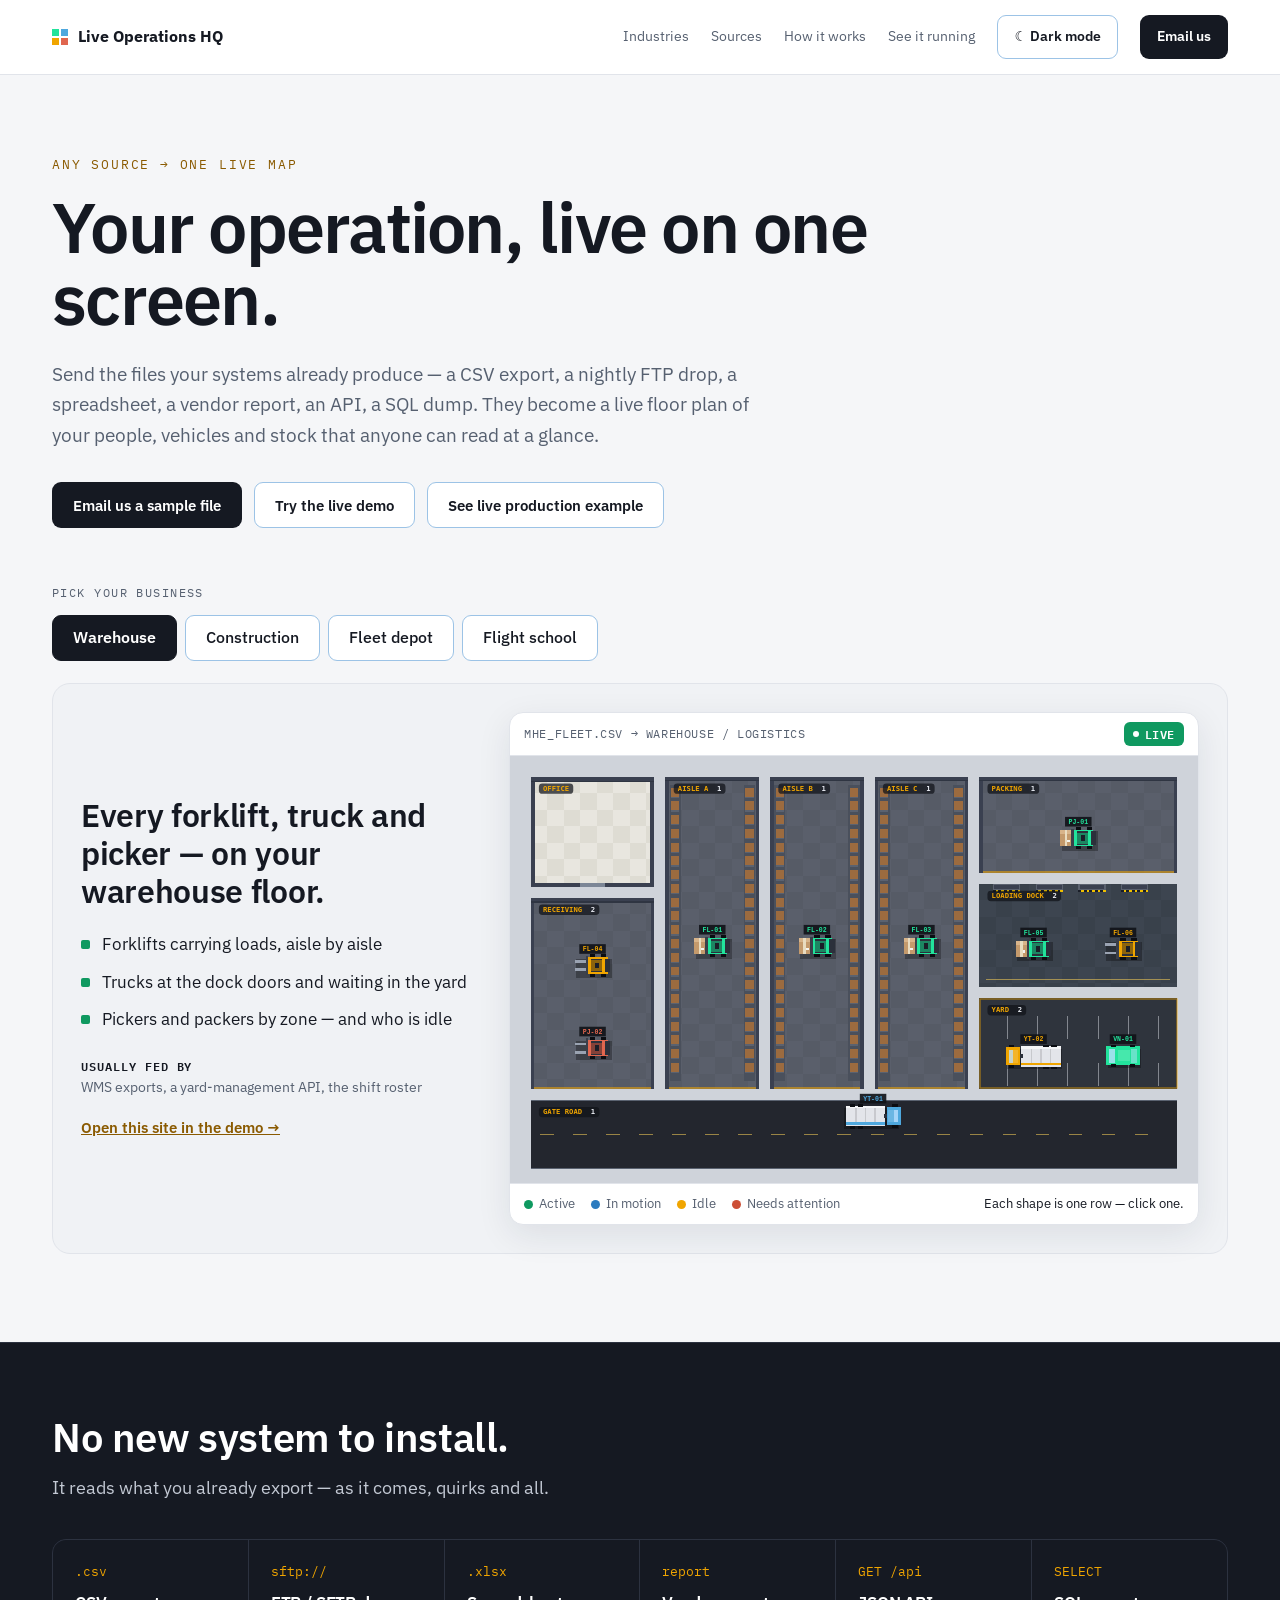
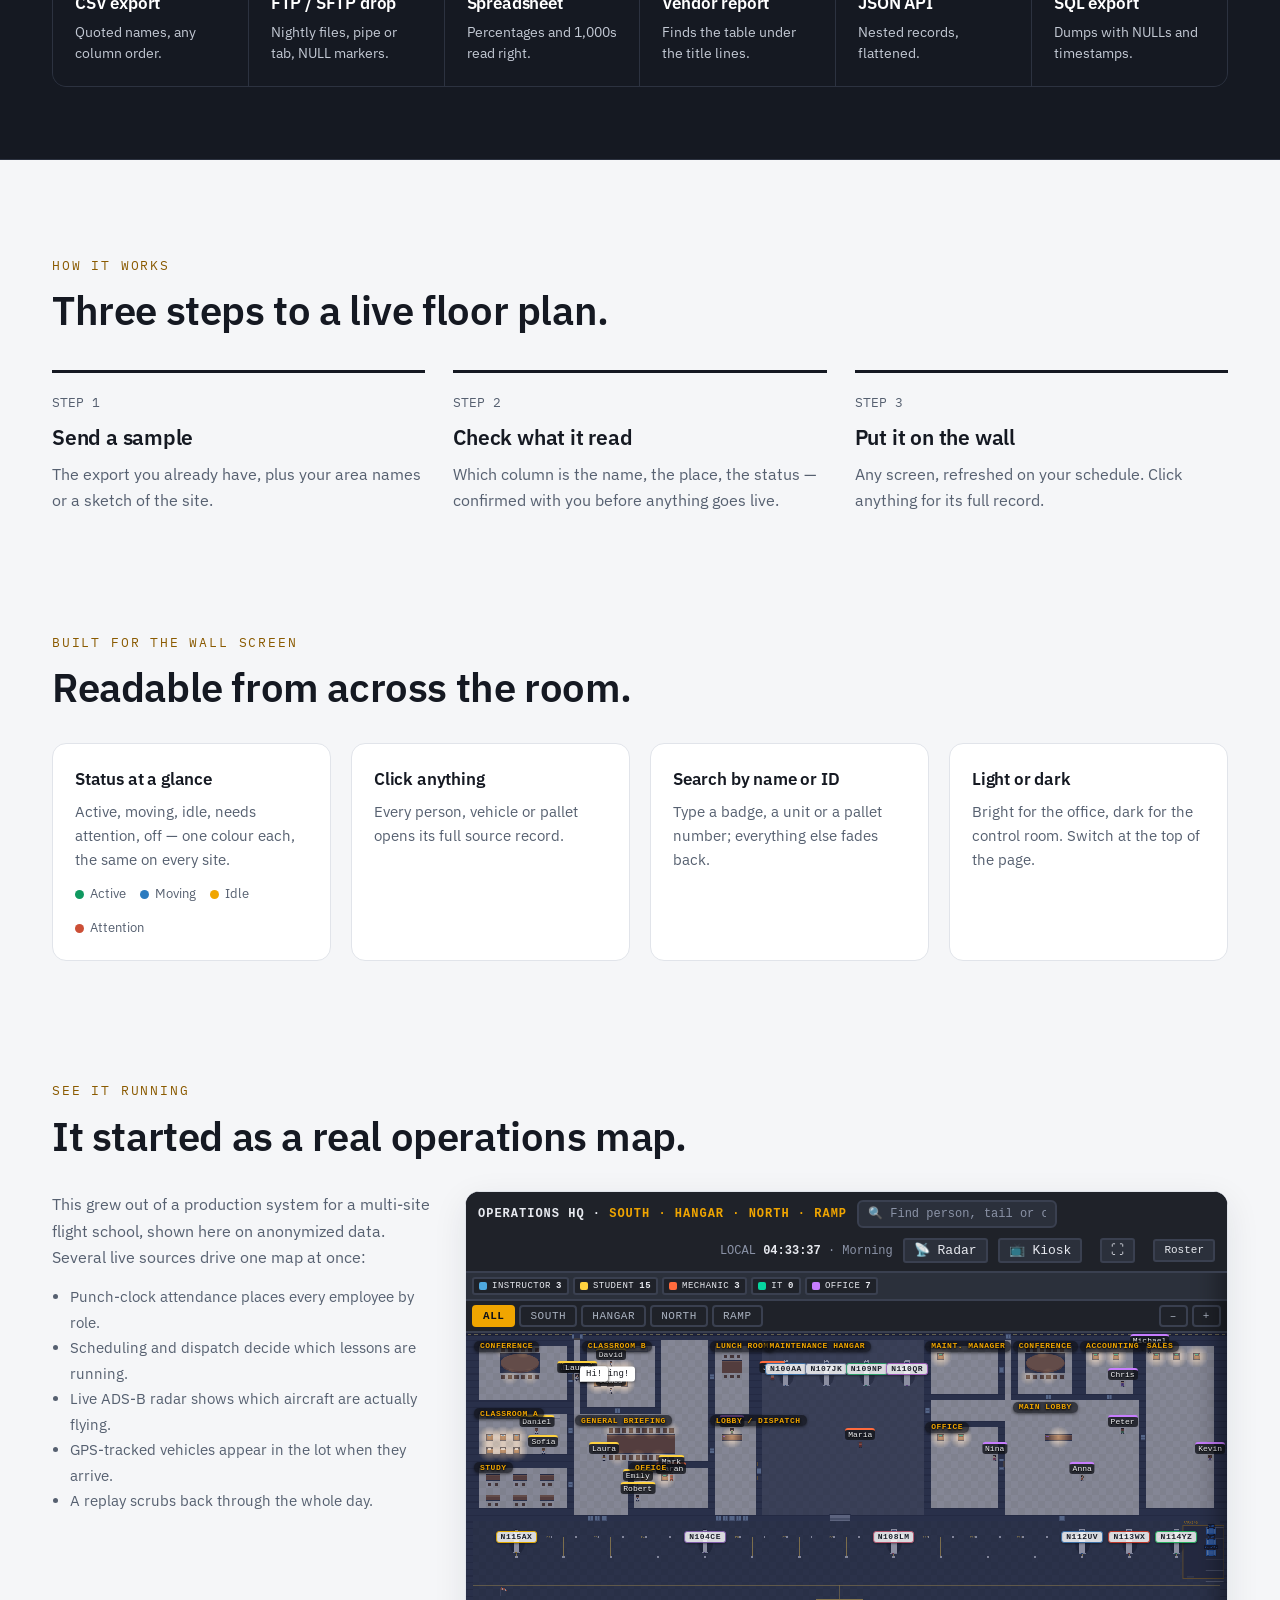
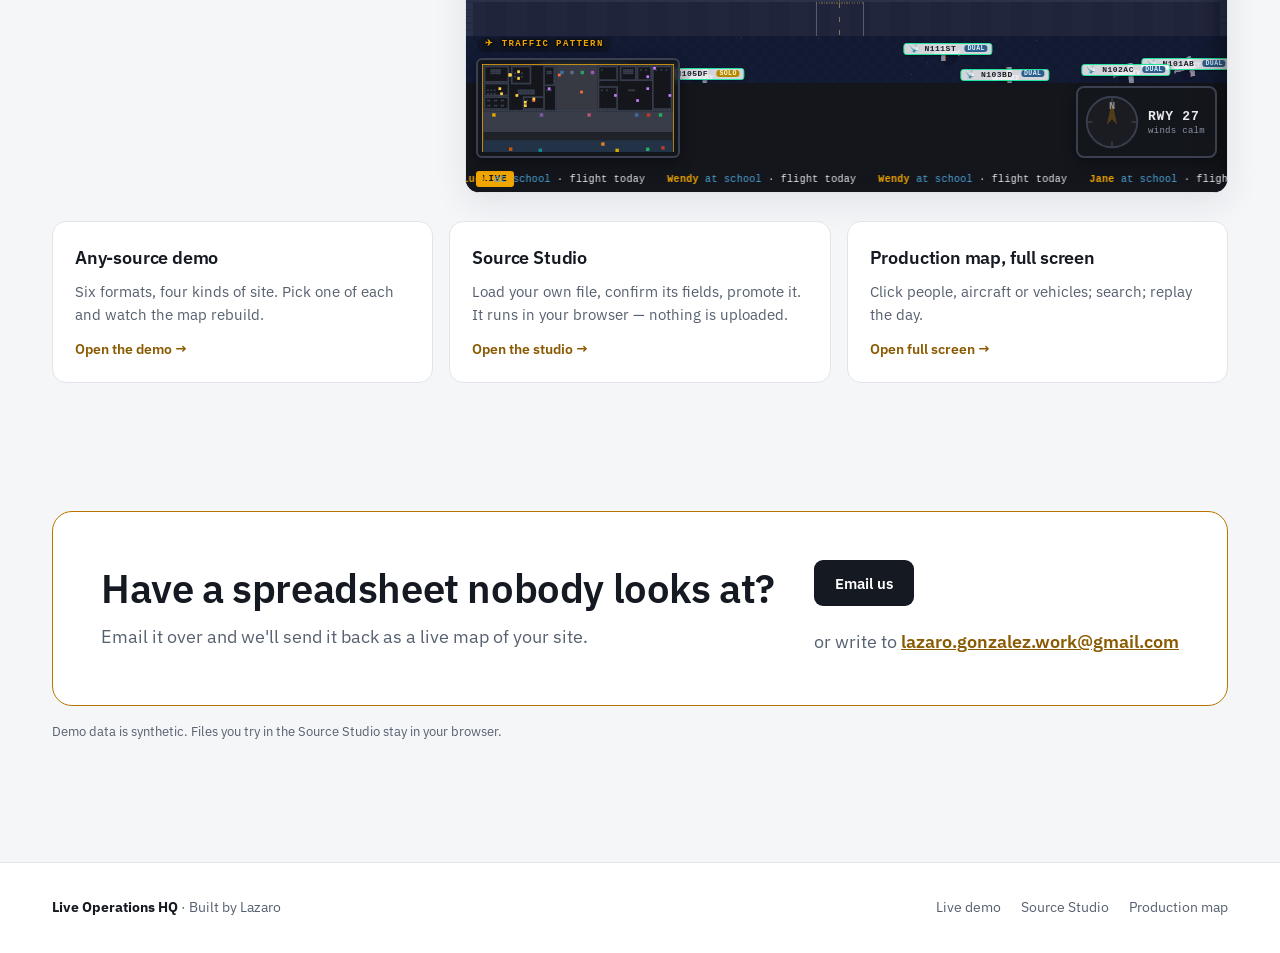
==== commit 801e4027: "Add contact email and a "See live production example" button - Every "Email us" link now goes to laz" ====
--- a/index.html
+++ b/index.html
@@ -123,6 +123,9 @@
     border-radius:20px;border:1px solid var(--accent);background:var(--panel);}
   .cta h2{margin:0;font-size:clamp(28px,3.6vw,40px);line-height:1.12;}
   .cta p{margin:12px 0 0;font-size:18px;line-height:1.6;color:var(--dim);}
+  .cta-act{display:flex;flex-direction:column;align-items:flex-start;gap:10px;}
+  .addr{margin:0;font-size:14px;color:var(--dim);overflow-wrap:anywhere;}
+  .addr a{font-weight:600;}
   .note{margin:16px 0 0;font-size:13px;color:var(--dim);}
   footer{margin-top:96px;border-top:1px solid var(--line);background:var(--panel);}
   footer .wrap{display:flex;flex-wrap:wrap;gap:20px;align-items:center;padding-top:22px;padding-bottom:22px;font-size:14px;color:var(--dim);}
@@ -167,6 +170,7 @@
       <div class="ctas">
         <a class="btn primary" data-mail data-subject="Sample file for a live map" href="#contact">Email us a sample file</a>
         <a class="btn ghost" href="pipeline.html">Try the live demo</a>
+        <a class="btn ghost" href="presentation.html">See live production example</a>
       </div>
     </div>
   </section>
@@ -279,7 +283,10 @@
           <h2>Have a spreadsheet nobody looks at?</h2>
           <p>Email it over and we'll send it back as a live map of your site.</p>
         </div>
-        <a class="btn primary" data-mail data-subject="Live map for our site" data-show-address href="#contact">Email us</a>
+        <div class="cta-act">
+          <a class="btn primary" data-mail data-subject="Live map for our site" href="#contact">Email us</a>
+          <p class="addr">or write to <a data-mail data-show-address href="#contact">—</a></p>
+        </div>
       </div>
       <p class="note">Demo data is synthetic. Files you try in the Source Studio stay in your browser.</p>
     </div>
@@ -304,12 +311,12 @@
 'use strict';
 
 /* One place for the contact address — every "Email us" link uses it. */
-var CONTACT_EMAIL = '[YOUR EMAIL]';
+var CONTACT_EMAIL = 'lazaro.gonzalez.work@gmail.com';
 
 document.querySelectorAll('[data-mail]').forEach(function(a){
   var subj = a.getAttribute('data-subject');
   a.href = 'mailto:' + CONTACT_EMAIL + (subj ? '?subject=' + encodeURIComponent(subj) : '');
-  if(a.hasAttribute('data-show-address')) a.textContent = 'Email ' + CONTACT_EMAIL;
+  if(a.hasAttribute('data-show-address')) a.textContent = CONTACT_EMAIL;
 });
 
 /* ---------------- industry picker, driving the real engine ---------------- */
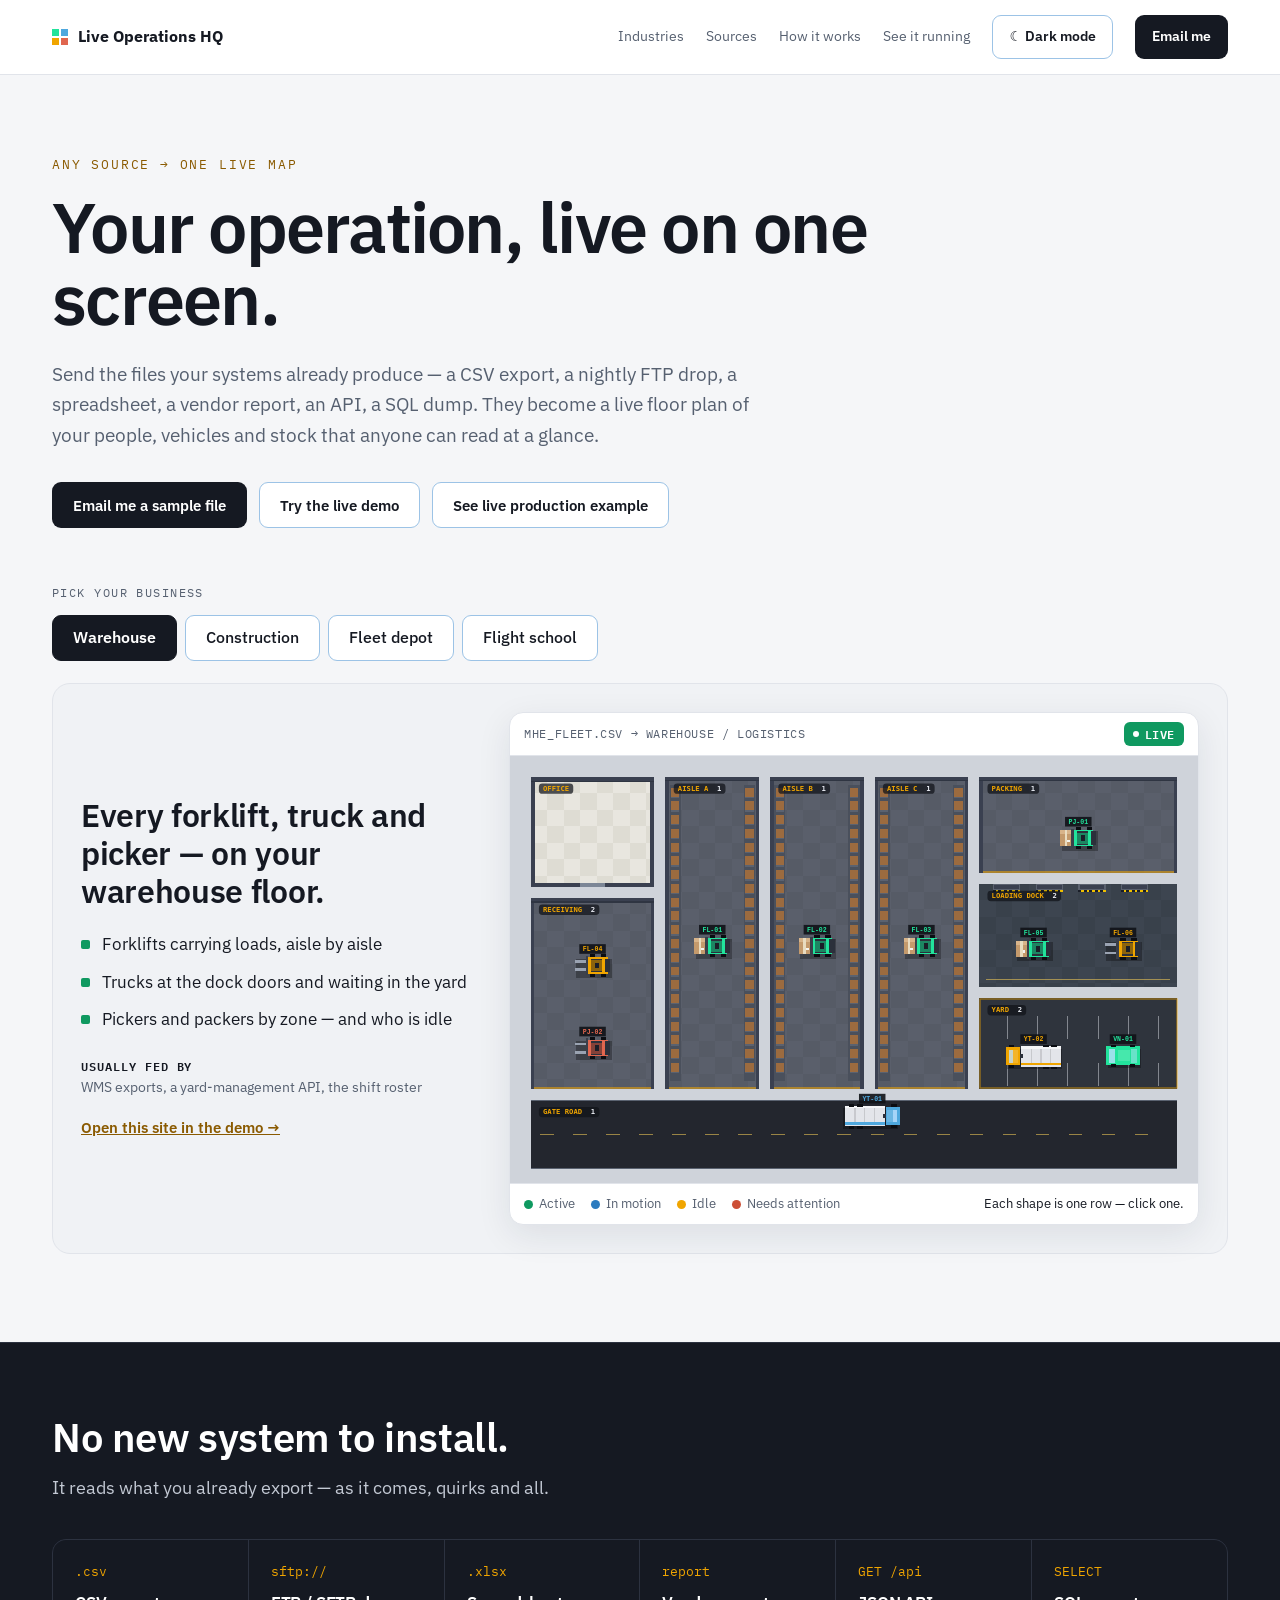
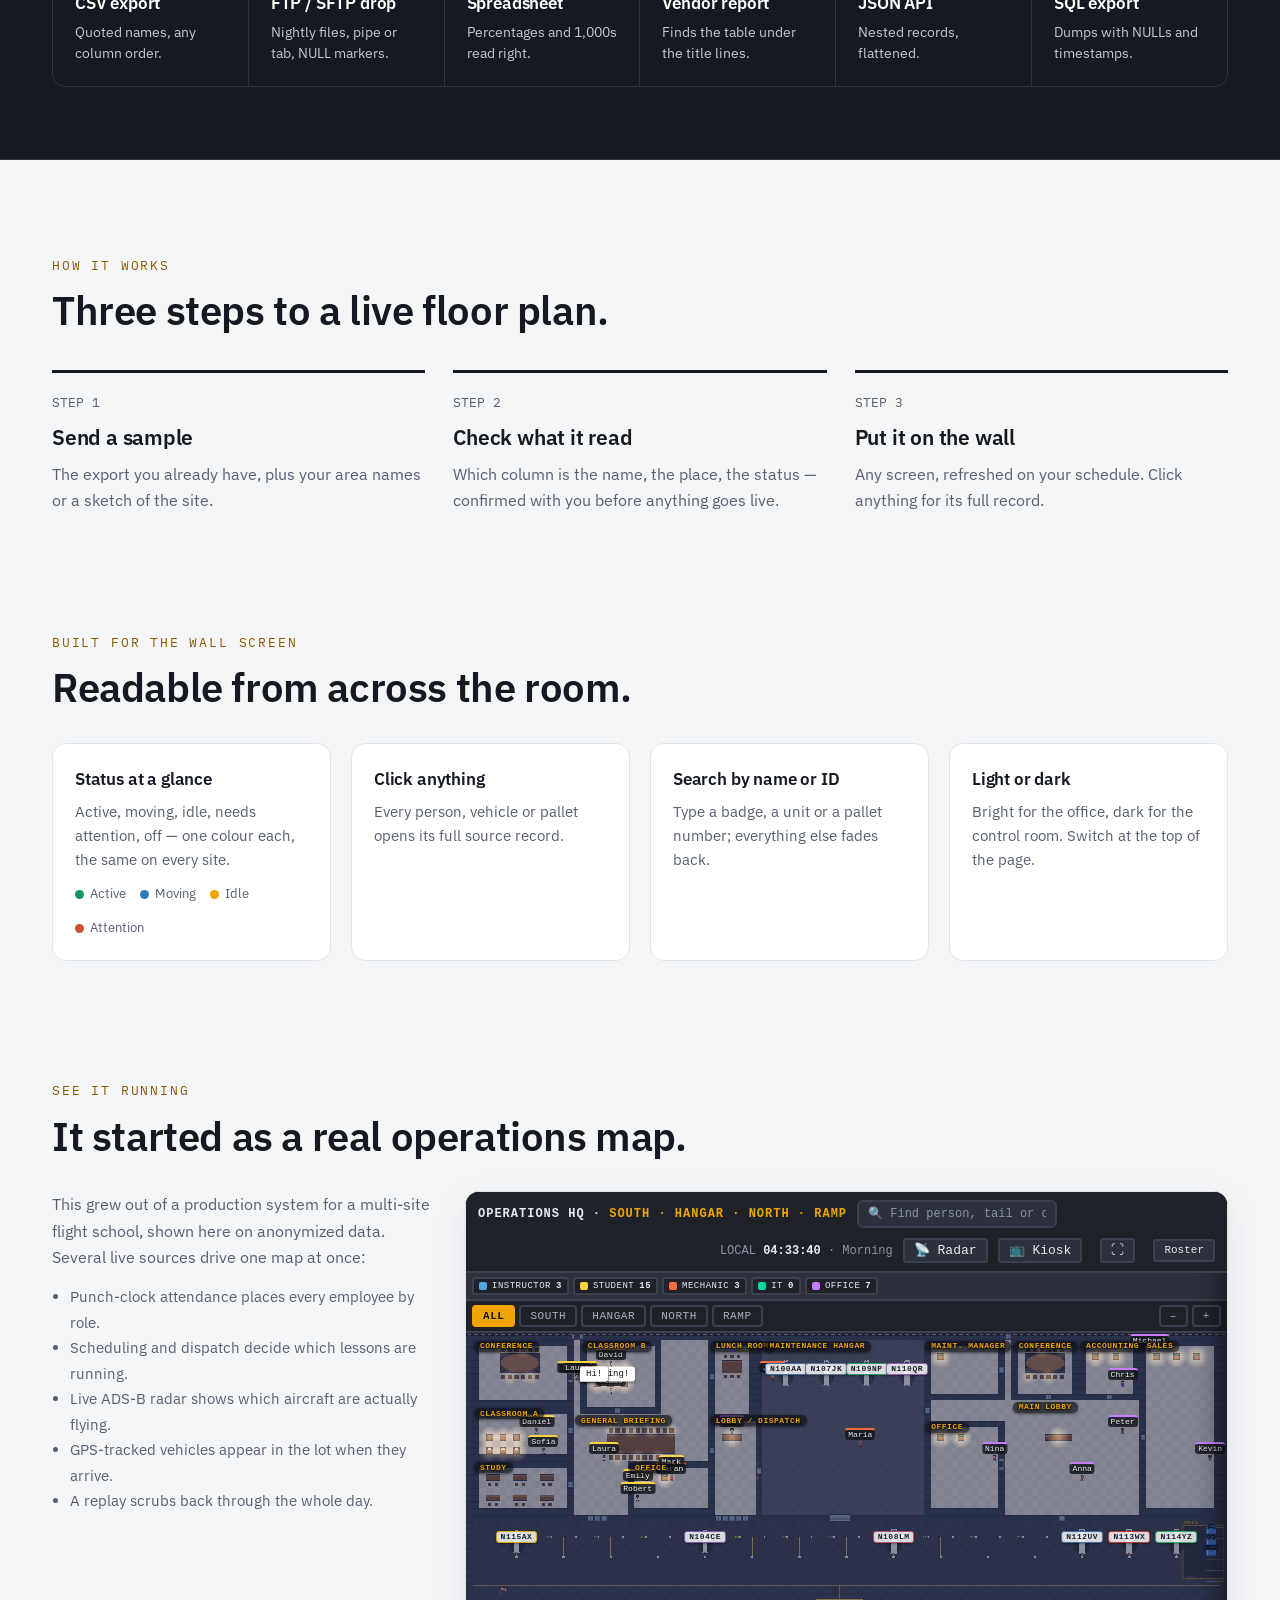
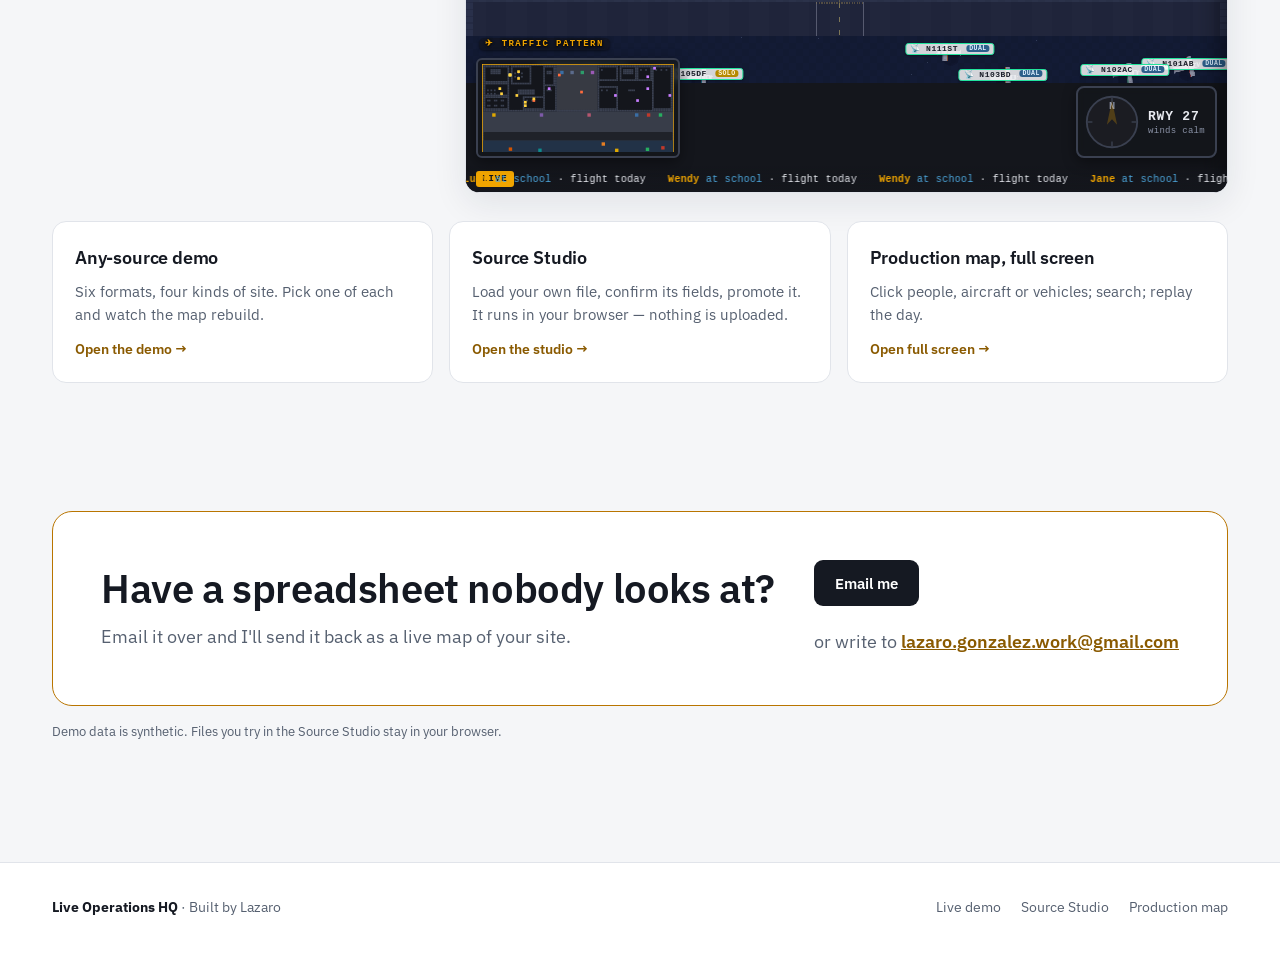
==== commit 07f952b1: "Speak in first person: "Email me", "I'll send it back" Co-Authored-By: Claude Opus 5.5 <noreply@anth" ====
--- a/index.html
+++ b/index.html
@@ -157,7 +157,7 @@
       <a href="#see-it">See it running</a>
     </nav>
     <button class="btn ghost sm" type="button" data-theme-toggle>☾ Dark mode</button>
-    <a class="btn primary sm" data-mail href="#contact">Email us</a>
+    <a class="btn primary sm" data-mail href="#contact">Email me</a>
   </div>
 </header>
 
@@ -168,7 +168,7 @@
       <h1>Your operation, live on one screen.</h1>
       <p class="lede">Send the files your systems already produce — a CSV export, a nightly FTP drop, a spreadsheet, a vendor report, an API, a SQL dump. They become a live floor plan of your people, vehicles and stock that anyone can read at a glance.</p>
       <div class="ctas">
-        <a class="btn primary" data-mail data-subject="Sample file for a live map" href="#contact">Email us a sample file</a>
+        <a class="btn primary" data-mail data-subject="Sample file for a live map" href="#contact">Email me a sample file</a>
         <a class="btn ghost" href="pipeline.html">Try the live demo</a>
         <a class="btn ghost" href="presentation.html">See live production example</a>
       </div>
@@ -281,10 +281,10 @@
       <div class="cta">
         <div style="flex:1 1 480px">
           <h2>Have a spreadsheet nobody looks at?</h2>
-          <p>Email it over and we'll send it back as a live map of your site.</p>
+          <p>Email it over and I'll send it back as a live map of your site.</p>
         </div>
         <div class="cta-act">
-          <a class="btn primary" data-mail data-subject="Live map for our site" href="#contact">Email us</a>
+          <a class="btn primary" data-mail data-subject="Live map for our site" href="#contact">Email me</a>
           <p class="addr">or write to <a data-mail data-show-address href="#contact">—</a></p>
         </div>
       </div>
@@ -310,7 +310,7 @@
 (function(){
 'use strict';
 
-/* One place for the contact address — every "Email us" link uses it. */
+/* One place for the contact address — every "Email me" link uses it. */
 var CONTACT_EMAIL = 'lazaro.gonzalez.work@gmail.com';
 
 document.querySelectorAll('[data-mail]').forEach(function(a){
